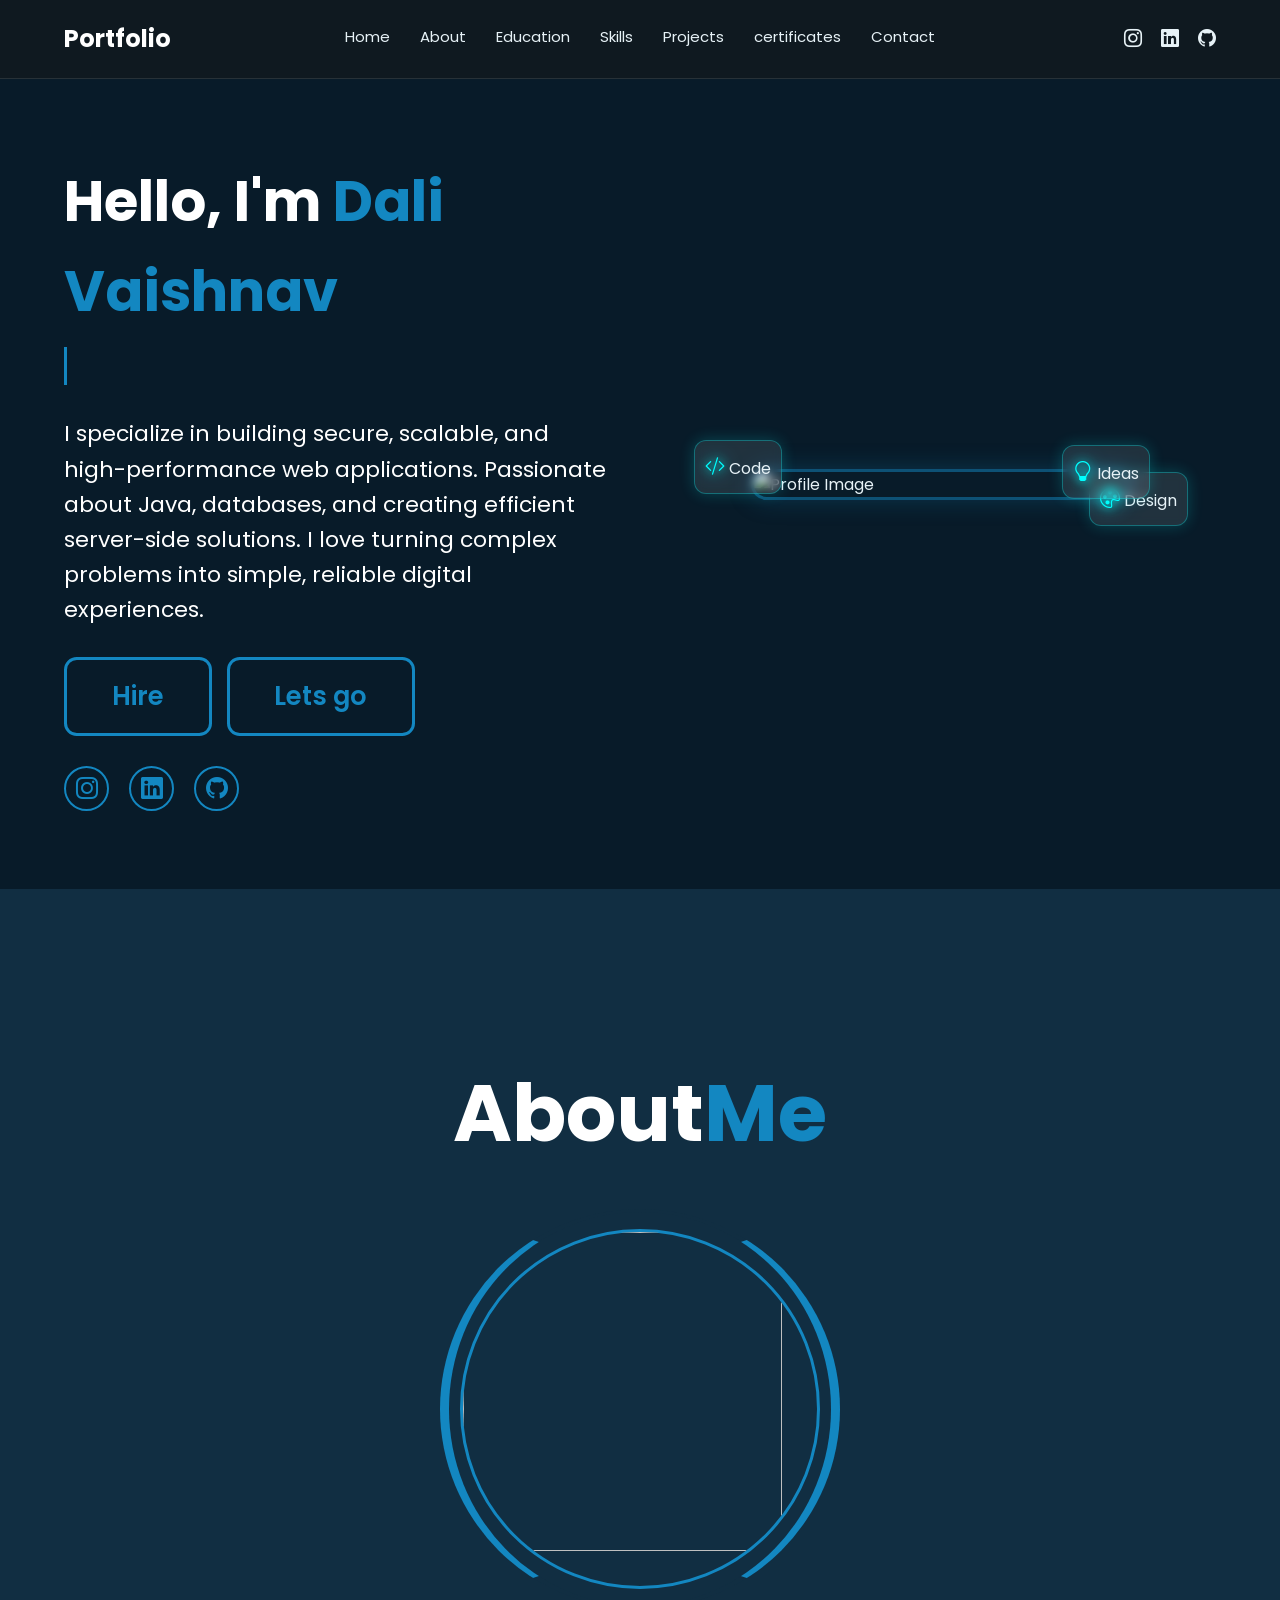
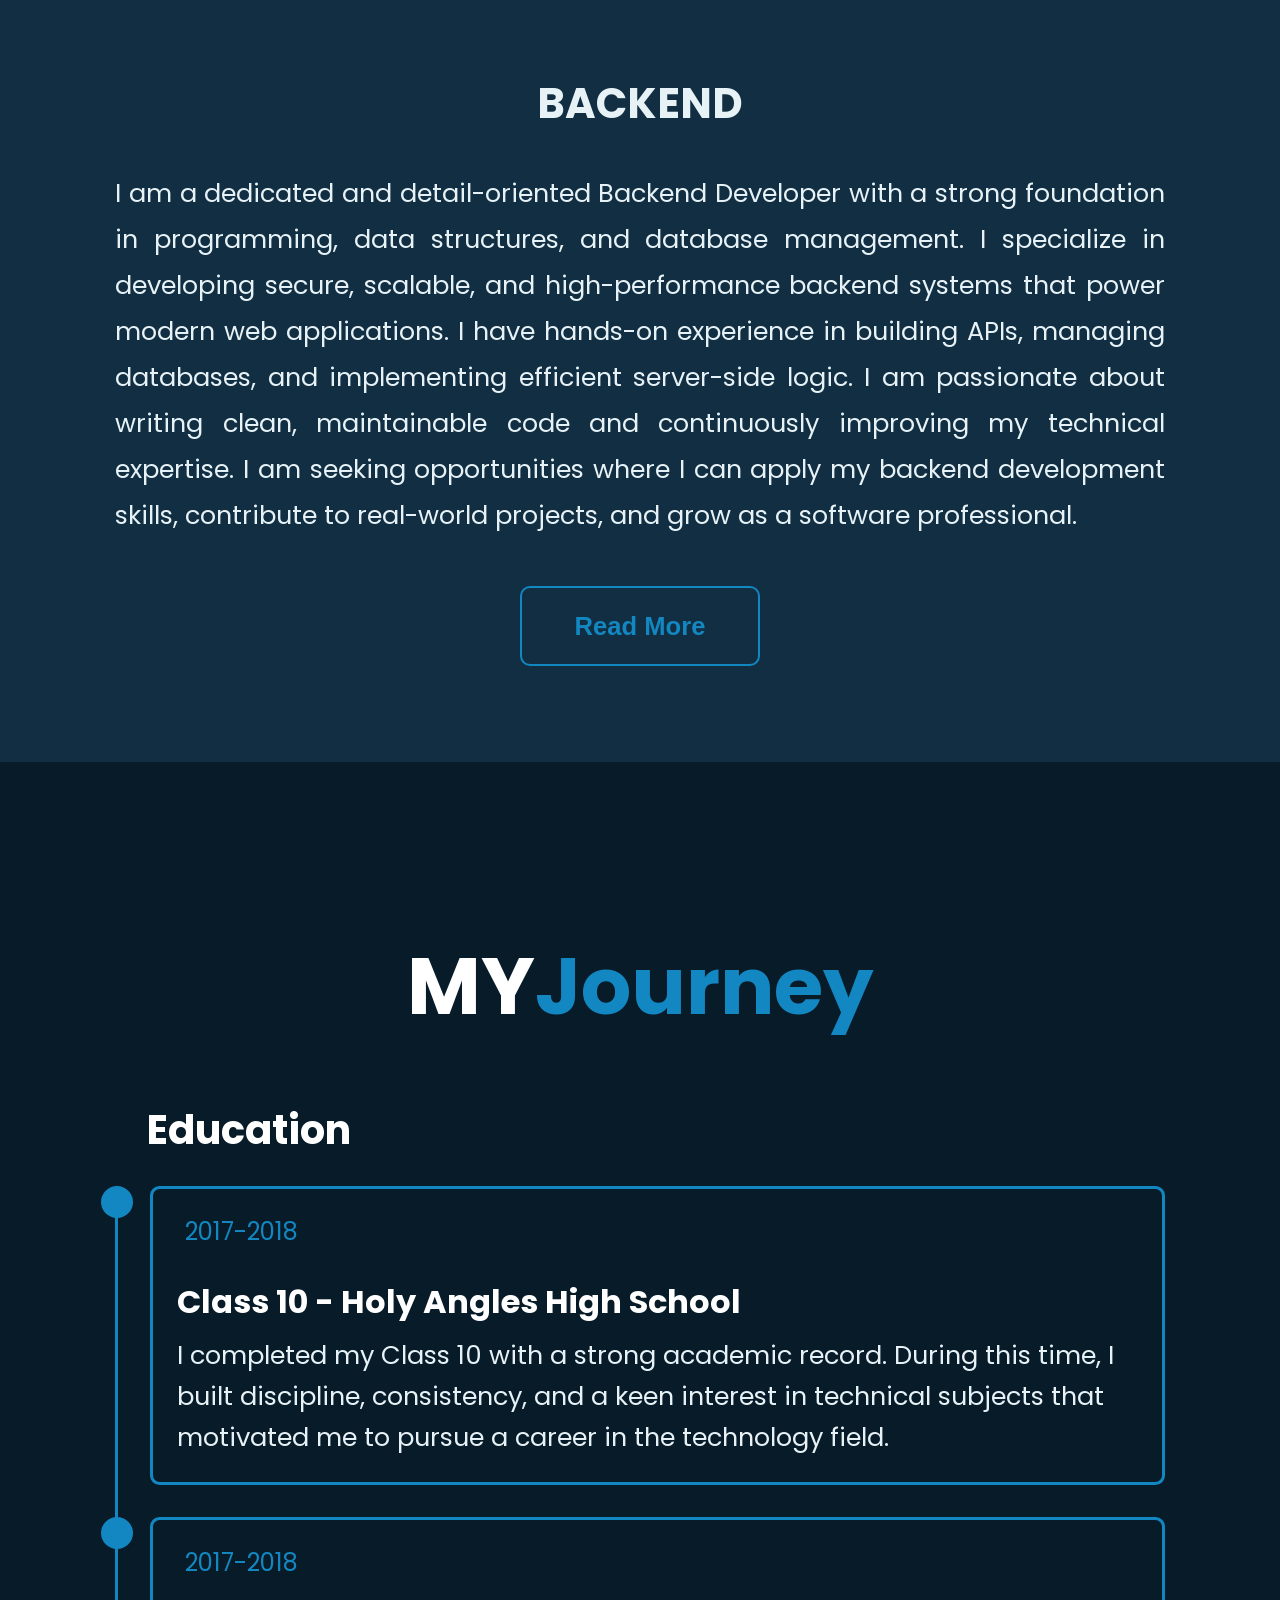
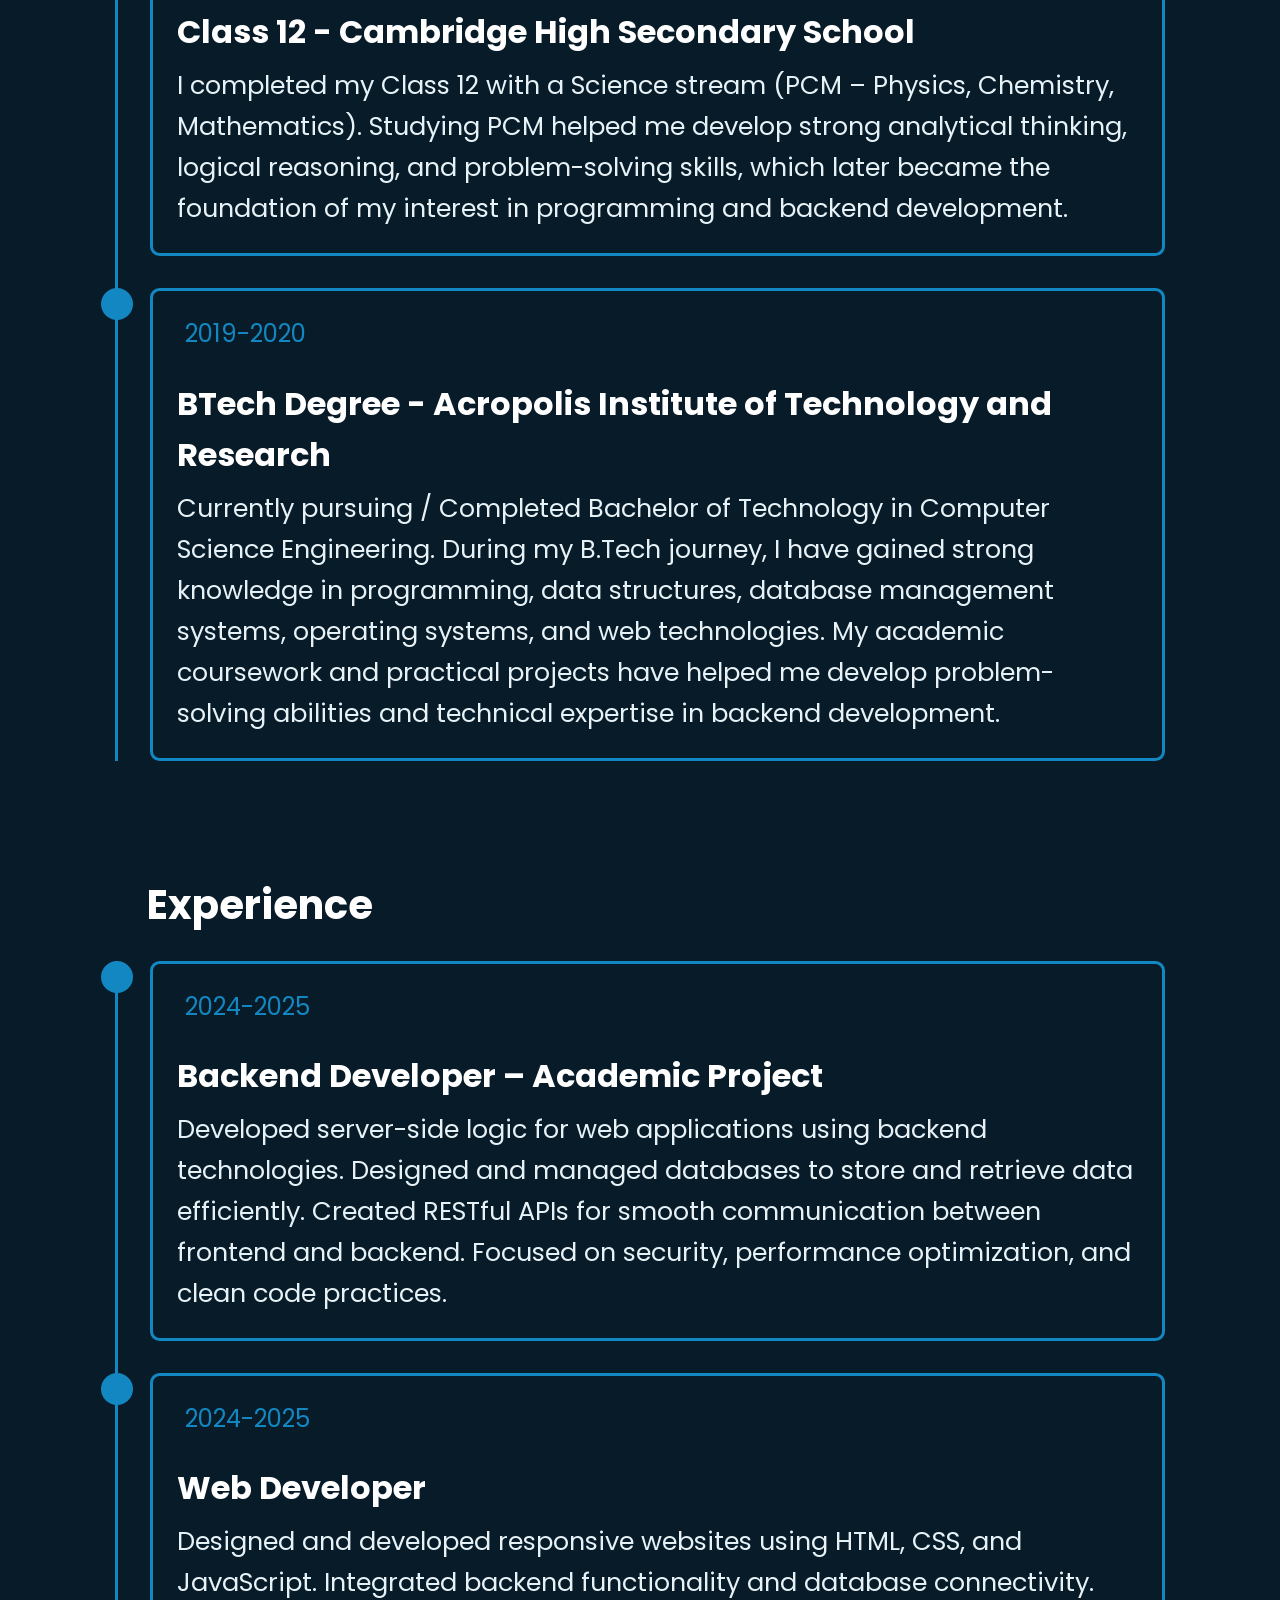
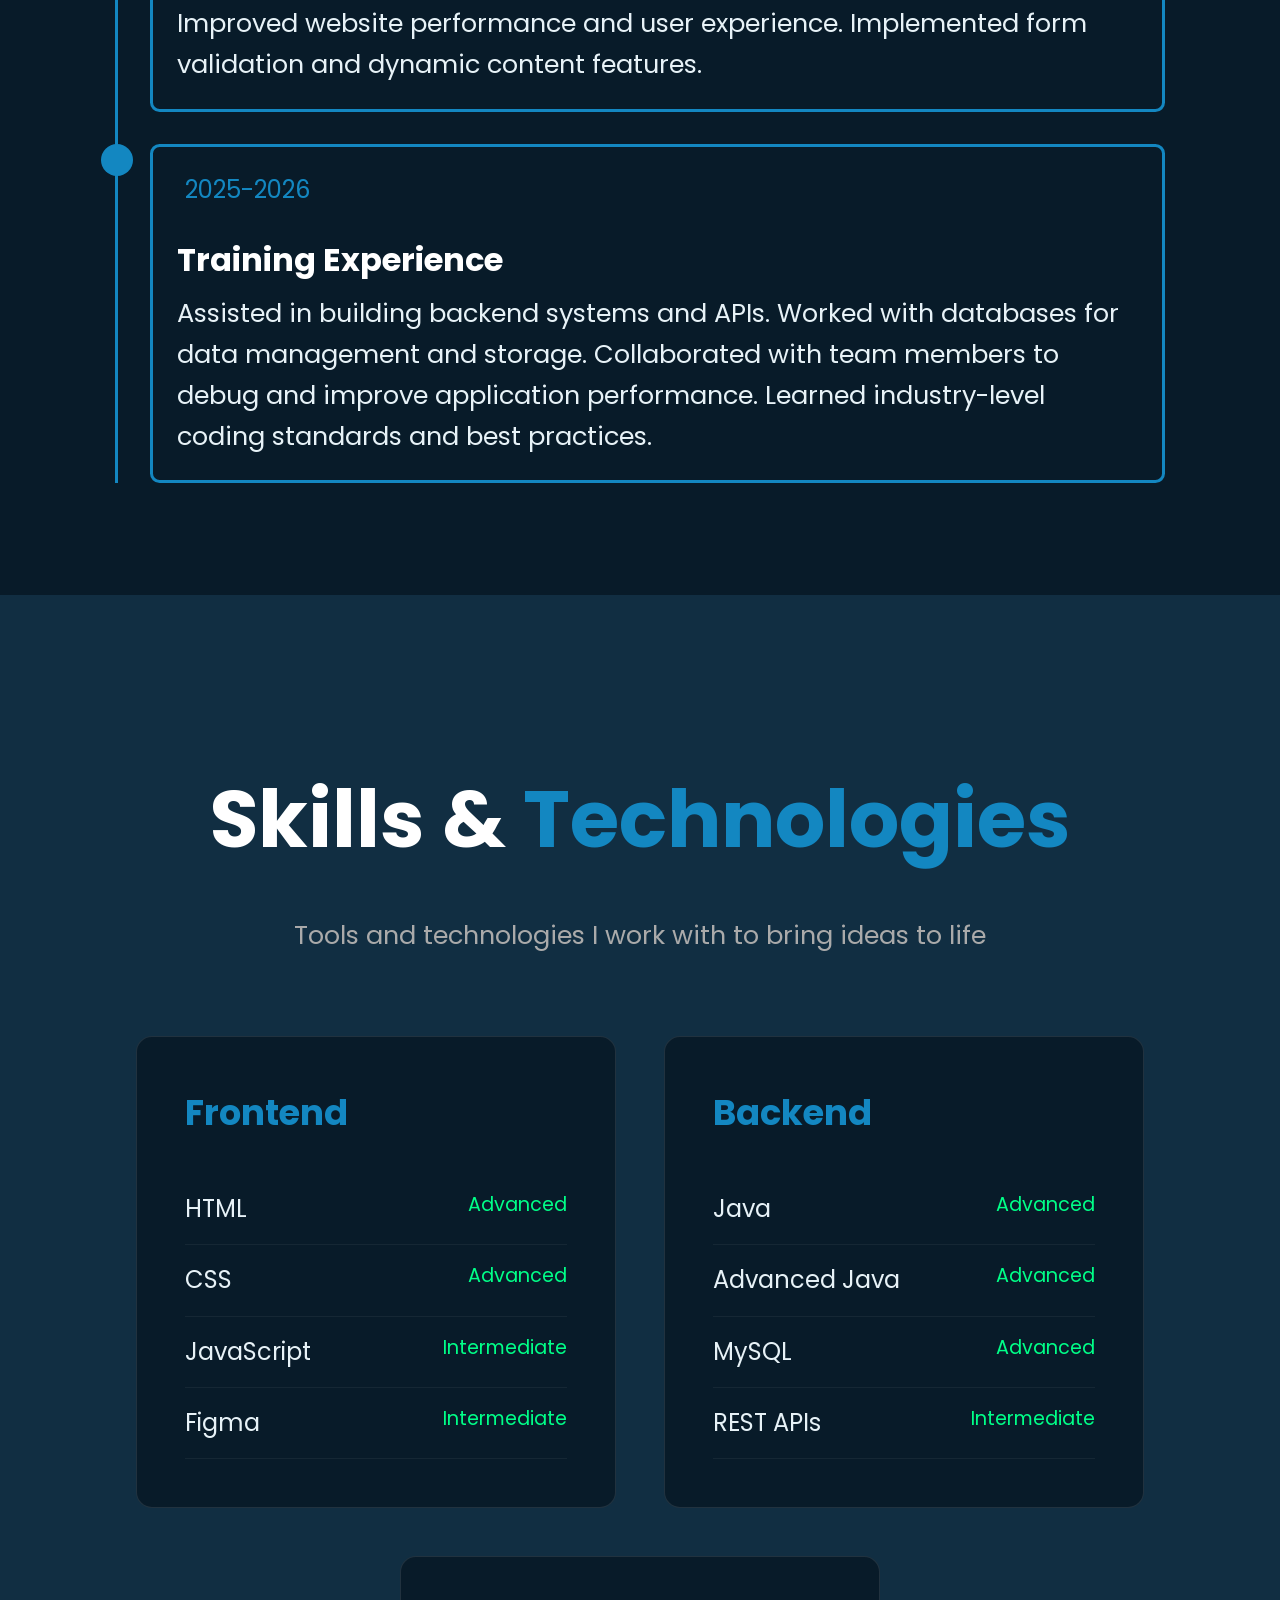
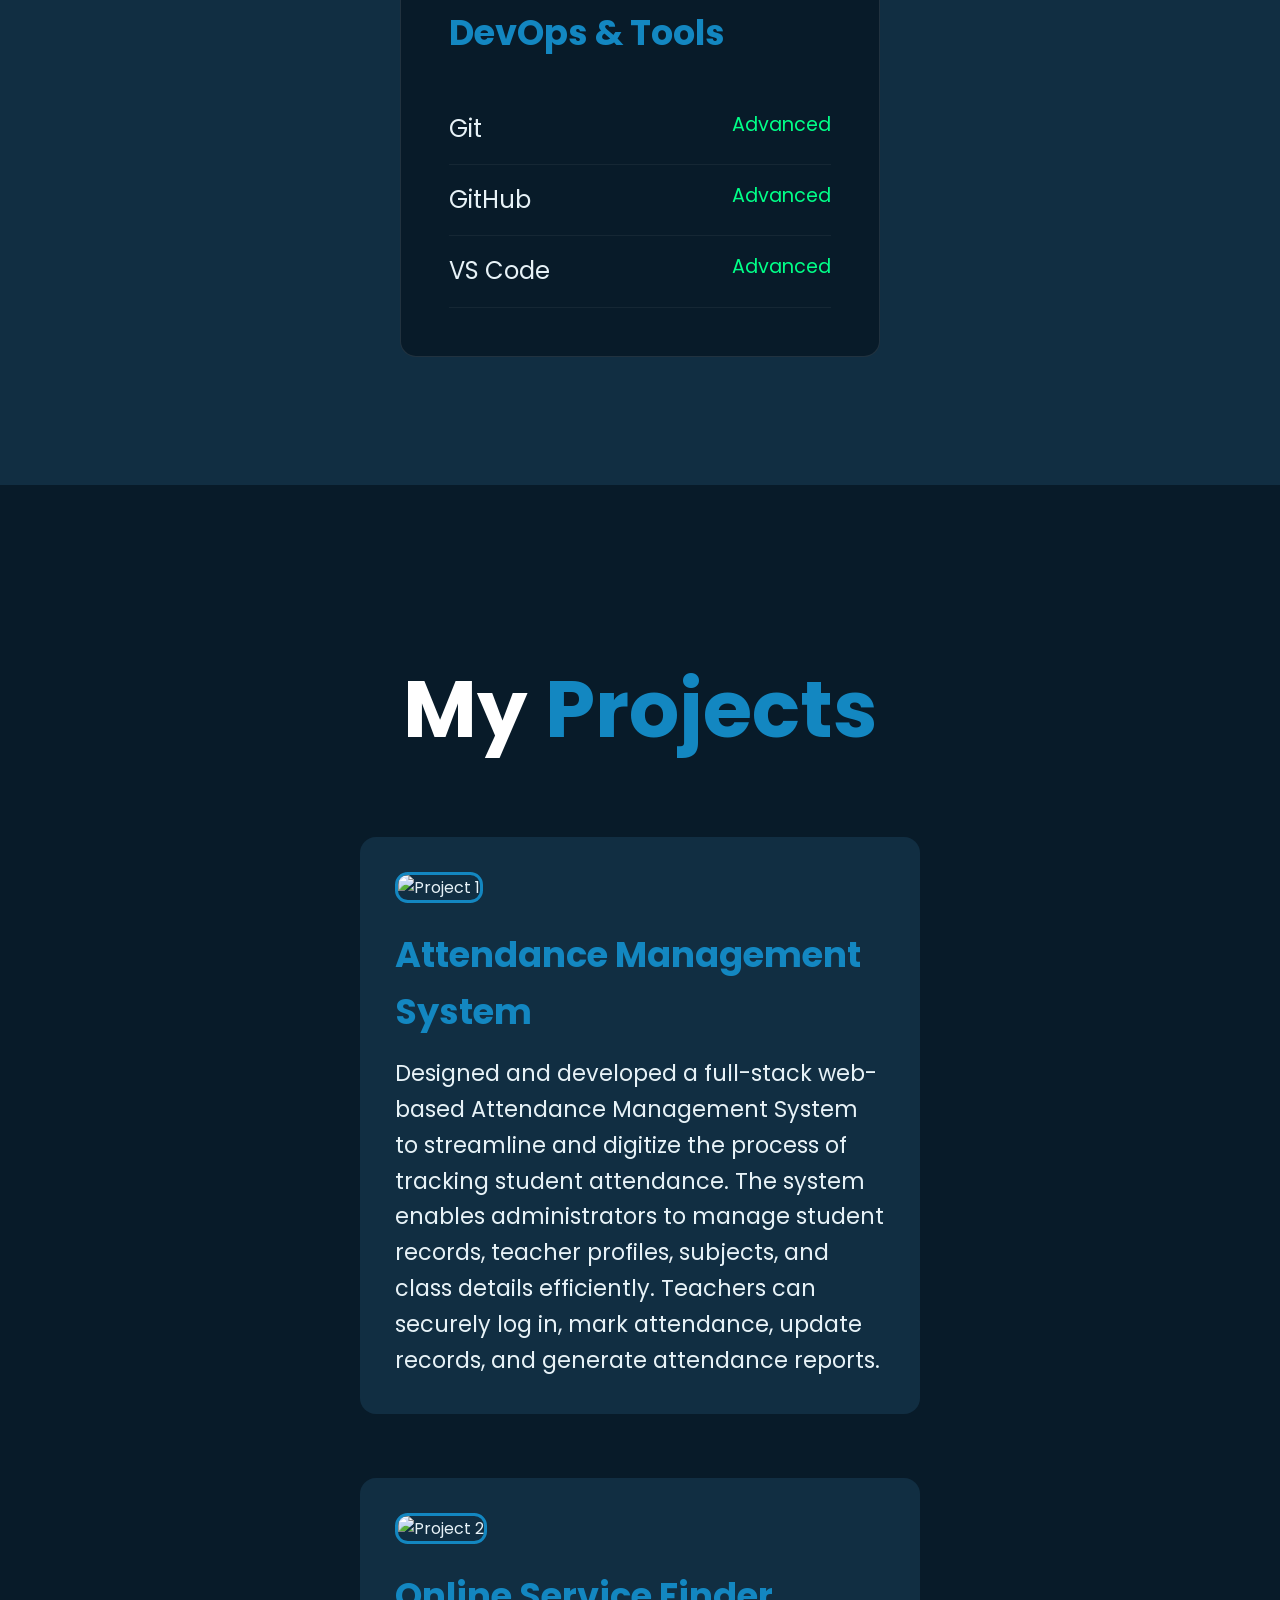
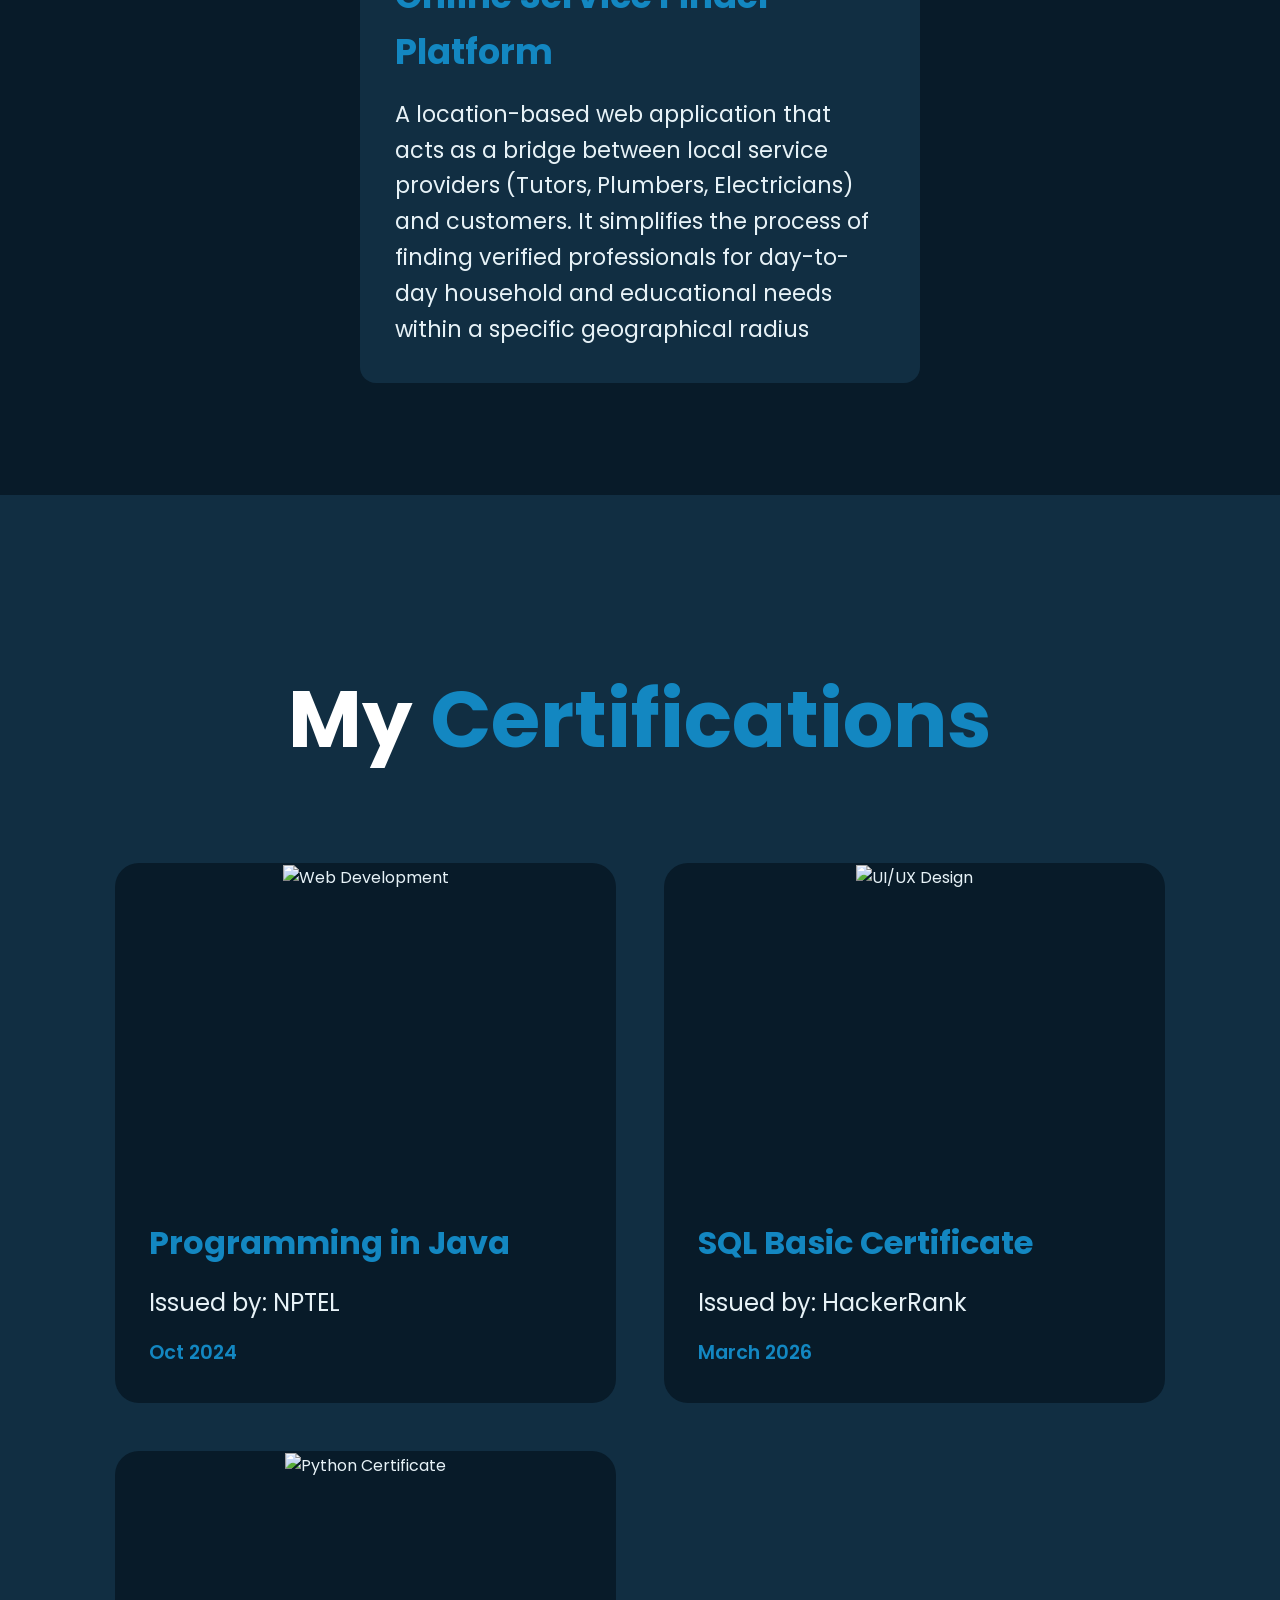
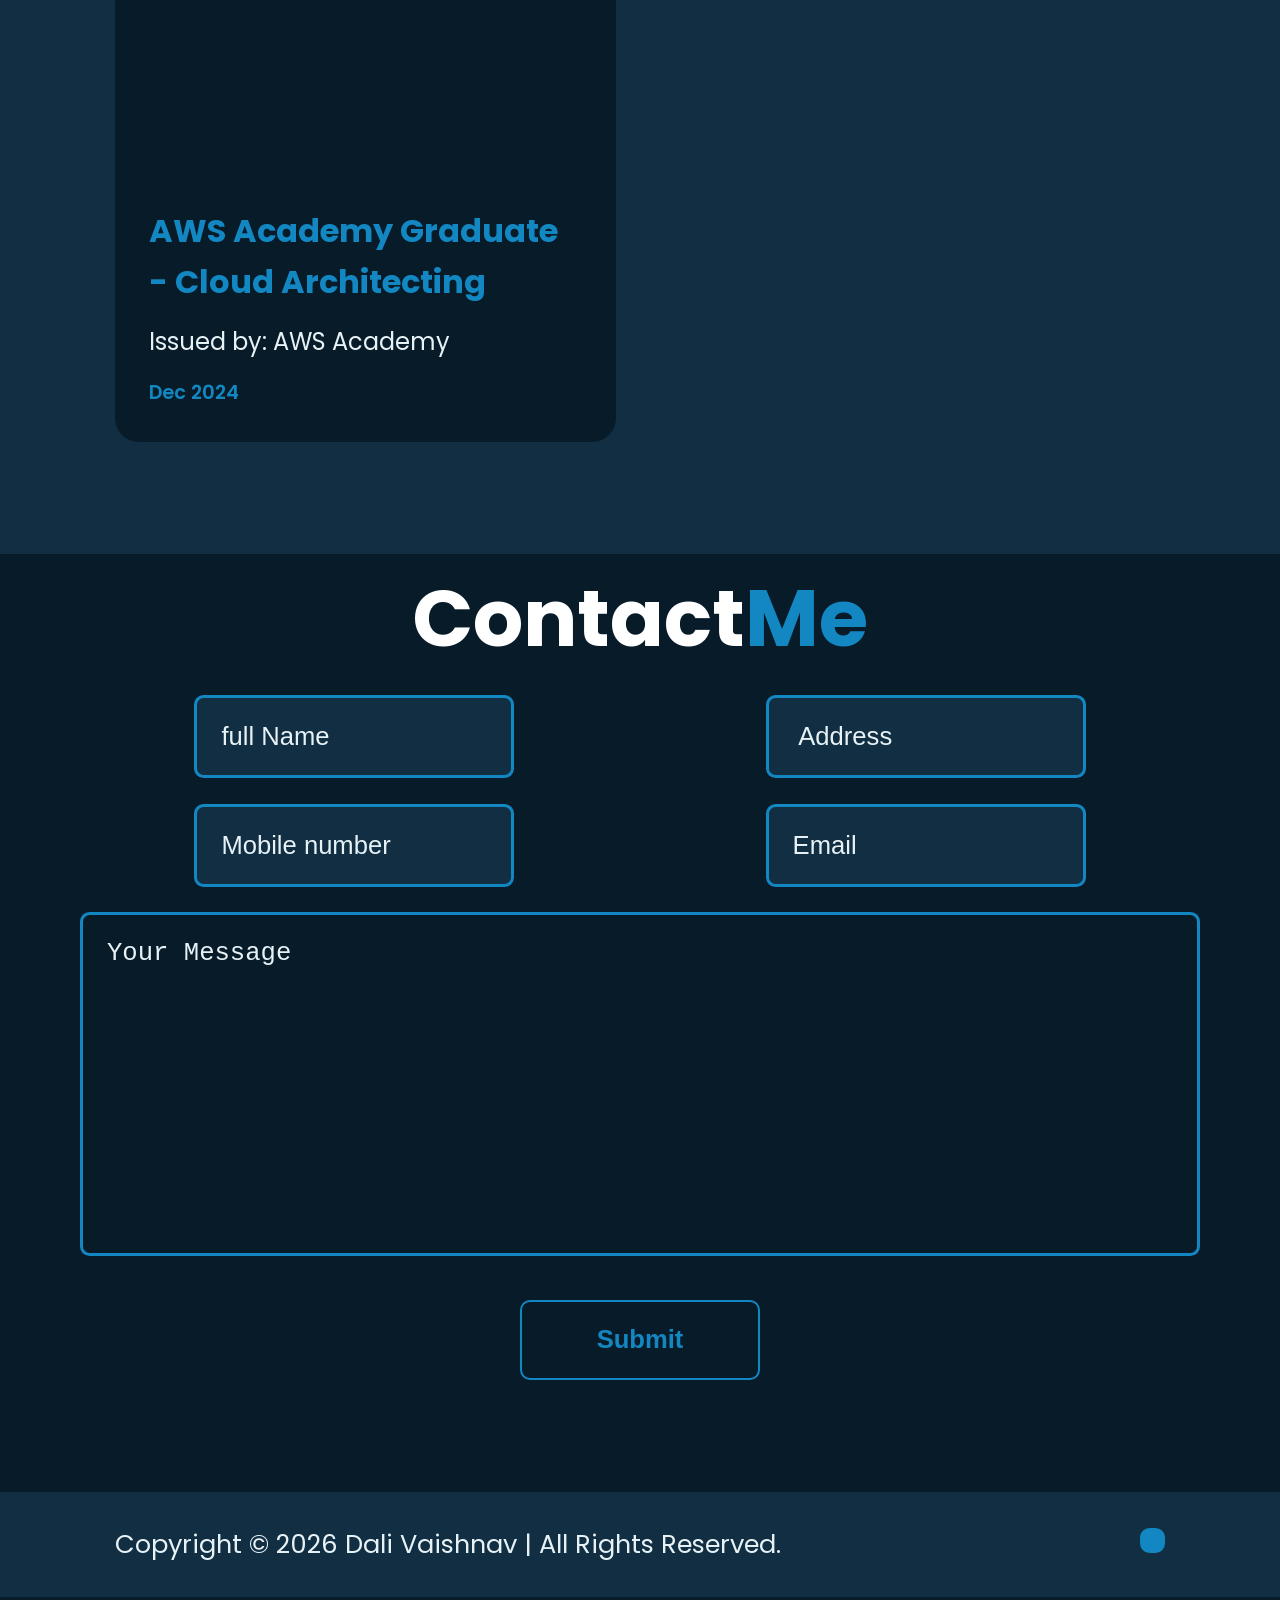
==== index.html @ 8032a85f "Add files via upload" ====
<!DOCTYPE html>
<html lang="en">
<head>
    <meta charset="UTF-8">
    <meta name="viewport" content="width=device-width, initial-scale=1.0">
    <title>Portfolio - Brandon Johnson</title>
    <link href="https://fonts.googleapis.com/css2?family=Poppins:wght@300;400;600;700&family=Raleway:wght@400;700&display=swap" rel="stylesheet">
    <link rel="stylesheet" href="https://cdn.jsdelivr.net/npm/bootstrap-icons@1.11.1/font/bootstrap-icons.css">
    <link rel="stylesheet" href="style.css">
    
   

</head>
<body>

    <header class="header">
        <nav class="navbar">
            <div class="logo" style="margin-left: 0px;">Port<span>folio</span></div>
            <ul class="nav-links">
           
                  <li><a href="#hero">Home</a></li> 
    <li><a href="#about">About</a></li> 
    <li><a href="#education">Education</a></li>
    <li><a href="#skills">Skills</a></li>
    <li><a href="#projects">Projects</a></li>
    <li><a href="#certificates">certificates</a></li> 
    <li><a href="#contact">Contact</a></li>
            </ul>
            <div class="header-socials" style="margin-left: 0px;">
                <a href="#"><i class="bi bi-instagram"></i></a>
                <a href="#"><i class="bi bi-linkedin"></i></a>
                <a href="#"><i class="bi bi-github"></i></a>
            </div>
        </nav>
    </header>

    <main>
        <section class="hero">
            <div class="hero-container" >
                <div class="hero-text">
                    <h1>Hello, I'm <span class="highlight">Dali Vaishnav</span></h1>
                 


<h2 class="static-text"> 
    <span class="typing-animation"><b>Backend Developer</b></span>
</h2>


                    <p>I specialize in building secure, scalable, and high-performance web applications.
Passionate about Java, databases, and creating efficient server-side solutions.
I love turning complex problems into simple, reliable digital experiences.
       

</p>
                    
                    <div class="hero-actions">
                        <a href="#" class="btn btn-primary">Hire</a>
                        <a href="#" class="btn btn-outline">Lets go</a>
                    </div>

                    <div class="social-icons">
                        <a href="#" class="insta-icon"><i class="bi bi-instagram"></i></a>
                        <!-- <a href="#"><i class="bi bi-twitter"></i></a> -->
                        <a href="#"><i class="bi bi-linkedin"></i></a>
                        <a href="#"><i class="bi bi-github"></i></a>
                    </div>
                </div>

                <div class="hero-image-area">
                    <div class="image-wrapper">
                        <img src="images/Dali12.jpg" alt="Profile Image">
                        
                        <div class="floating-card design">
                            <i class="bi bi-palette"></i> <span>Design</span>
                        </div>
                        <div class="floating-card code">
                            <i class="bi bi-code-slash"></i> <span>Code</span>
                        </div>
                        <div class="floating-card creativity">
                            <i class="bi bi-lightbulb"></i> <span>Ideas</span>
                        </div>
                    </div>
                </div>
            </div>
        </section>
    </main>

    <section class="about" id="about">
         <h2 class="heading">About<span>Me</span></h2>

         <div class="about-img">
            <img src="images/Dali123 copy.jpg" alt="">
            <span class="circle-spin"></span>
         </div>

         <div class="about-content">
            <h3>BACKEND</h3>
            <p>I am a dedicated and detail-oriented Backend Developer with a strong foundation in programming, data structures, and database management. I specialize in developing secure, scalable, and high-performance backend systems that power modern web applications.

                I have hands-on experience in building APIs, managing databases, and implementing efficient server-side logic. I am passionate about writing clean, maintainable code and continuously improving my technical expertise. I am seeking opportunities where I can apply my backend development skills, 
               contribute to real-world projects, and grow as a software professional.
                 <span id="moreText" style="display:none;">
                 I enjoy solving complex problems and optimizing application performance to ensure reliability and efficiency. 
                 I have a strong understanding of version control systems and collaborative development workflows. 
                 I believe in continuous learning and regularly explore new backend technologies and frameworks to stay u
                 pdated with industry trends. My goal is to
                  build robust systems that provide seamless user experiences from the server side.
                </span>

            </p>

            <div class="btn-box btns">
                   <button class="btn" id="btn" onclick="toggleText()">
                     Read More
                   </button>
            </div>
         </div>




    </section>



        <section class="education" id="education">
        <h2 class="heading">MY<span>Journey</span></h2>

        <div class="education-row">
            <div class="education-column">
                <h3 class="title">Education</h3>

                <div class="education-box">
                     <div class="education-content">
                          <div class="content">
                              <div class="year"><i class="bx bxs-calendar"></i>2017-2018</div>
                              <h3>Class 10 - Holy Angles High School</h3>
                              <p>I completed my Class 10 with a strong academic record. During this time, I built discipline, consistency, 
                                and a keen interest in technical subjects that motivated me to pursue a career in the technology field.</p>
                          </div>
                     </div>

                       <div class="education-content">
                          <div class="content">
                              <div class="year"><i class="bx bxs-calendar"></i>2017-2018</div>
                              <h3>Class 12 - Cambridge High Secondary School</h3>
                              <p>I completed my Class 12 with a Science stream (PCM – Physics, Chemistry, Mathematics). 
                                Studying PCM helped me develop strong analytical thinking, logical reasoning, and problem-solving skills,
                                 which later became the foundation of my interest in programming and backend development.</p>
                          </div>
                     </div>

                      <div class="education-content">
                          <div class="content">
                              <div class="year"><i class="bx bxs-calendar"></i>2019-2020</div>
                              <h3>BTech Degree - Acropolis Institute of Technology and Research</h3>
                              <p>Currently pursuing / Completed Bachelor of Technology in Computer Science Engineering.
                                During my B.Tech journey, I have gained strong knowledge in programming, data structures, database management systems, 
operating systems, and web technologies. My academic coursework and practical
 projects have helped me develop problem-solving abilities and technical expertise in backend development.</p>
                          </div>
                     </div>
                </div>
            </div>

            <div class="education-column">
                <h3 class="title">Experience</h3>

                <div class="education-box">
                     <div class="education-content">
                          <div class="content">
                              <div class="year"><i class="bx bxs-calendar"></i>2024-2025</div>
                              <h3>Backend Developer – Academic Project</h3>
                              <p>

Developed server-side logic for web applications using backend technologies.

Designed and managed databases to store and retrieve data efficiently.

Created RESTful APIs for smooth communication between frontend and backend.

Focused on security, performance optimization, and clean code practices.</p>
                          </div>
                     </div>

                     <div class="education-content">
                          <div class="content">
                              <div class="year"><i class="bx bxs-calendar"></i>2024-2025</div>
                              <h3>Web Developer</h3>
                              <p>

Designed and developed responsive websites using HTML, CSS, and JavaScript.

Integrated backend functionality and database connectivity.

Improved website performance and user experience.

Implemented form validation and dynamic content features.</p>
                          </div>
                     </div>

                      <div class="education-content">
                          <div class="content">
                              <div class="year"><i class="bx bxs-calendar"></i>2025-2026</div>
                              <h3>Training Experience</h3>
                              <p>Assisted in building backend systems and APIs.

Worked with databases for data management and storage.

Collaborated with team members to debug and improve application performance.

Learned industry-level coding standards and best practices.</p>
                          </div>
                     </div>
                </div>
            </div>
        </div>
    </section>

      <section class="skills" id="skills">
    <h2 class="heading">Skills & <span>Technologies</span></h2>
    <p class="skills-subtitle">
        Tools and technologies I work with to bring ideas to life
    </p>
    
    <div class="skills-container">

       
        <div class="skill-card">
            <h3>Frontend</h3>
            <ul>
                <li>HTML <span>Advanced</span></li>
                <li>CSS <span>Advanced</span></li>
                <li>JavaScript <span>Intermediate</span></li>
                <li>Figma<span>Intermediate</span></li>
            </ul>
        </div>

      
        <div class="skill-card">
            <h3>Backend</h3>
            <ul>
                <li>Java <span>Advanced</span></li>
                <li>Advanced Java <span>Advanced</span></li>
                <li>MySQL <span>Advanced</span></li>
                <li>REST APIs <span>Intermediate</span></li>
            </ul>
        </div>

        <div class="skill-card">
            <h3>DevOps & Tools</h3>
            <ul>
                <li>Git <span>Advanced</span></li>
                <li>GitHub <span>Advanced</span></li>
              
                <li>VS Code <span>Advanced</span></li>
               
            </ul>
        </div>

    </div>
</section>


   <section class="projects" id="projects">
    <h2 class="heading">My <span>Projects</span></h2>

    <div class="projects-container">

        <!-- Project 1 -->
        <div class="project-card">
            <img src="images/HMS.webp" alt="Project 1">
            <h3>Attendance Management System</h3>
            <p>Designed and developed a full-stack web-based Attendance Management System to streamline and 
                digitize the process of tracking student attendance. The system enables administrators to manage 
                student records, teacher profiles, subjects, and class details efficiently. Teachers can securely log in,
                 mark attendance, update records, and generate attendance reports.</p>
        </div>

        <!-- Project 2 -->
        <div class="project-card">
            <img src="images/Local.png" alt="Project 2">
            <h3>Online Service Finder Platform</h3>
            <p>A location-based web application that acts as a bridge between local service providers 
                (Tutors, Plumbers, Electricians) and customers. It simplifies the process of finding verified professionals for day-to-day 
                household and educational needs within a specific geographical radius</p>
        </div>

    </div>
</section>

<section class="certificates" id="certificates">
    <h2 class="heading">My <span>Certifications</span></h2>

    <div class="certificates-container">
        <div class="certificate-box">
            <div class="certificate-img">
                <img src="images/nptel.png" alt="Web Development">
                <div class="certificate-layer">
                    <a href="images/nptel.png" target="_blank">
                        <img src="images/link.png" alt="link">
                    </a>
                </div>
            </div>
            <div class="certificate-content">
                <h3>Programming in Java</h3>
                <p>Issued by: NPTEL</p>
                <span>Oct 2024</span>
            </div>
        </div>

        <div class="certificate-box">
            <div class="certificate-img">
                <img src="images/hacker.png" alt="UI/UX Design">
                <div class="certificate-layer">
                    <a href="images/hacker.png" target="_blank">
                        <img src="images/link.png" alt="link">
                    </a>
                </div>
            </div>
            <div class="certificate-content">
                <h3>SQL Basic Certificate</h3>
                <p>Issued by: HackerRank</p>
                <span>March 2026</span>
            </div>
        </div>

        <div class="certificate-box">
            <div class="certificate-img">
                <img src="images/aws1.png" alt="Python Certificate">
                <div class="certificate-layer">
                    <a href="images/aws1.png" target="_blank">
                        <img src="images/link.png" alt="link">
                    </a>
                </div>
            </div>
            <div class="certificate-content">
                <h3>AWS Academy Graduate - Cloud Architecting</h3>

                <p>Issued by: AWS Academy</p>
                <span> Dec 2024</span>
            </div>
        </div>
    </div>
</section>


<section class="contact" id="contact">
        <h2 class="heading">Contact<span>Me</span></h2>

        <form action="#">
            <div class="input-box">
                <div class="input-field">
                    <input type="text" placeholder="full Name"  id="d11" required>
                    <span class="focus"></span>
                </div>

                  <div class="input-field" id="d14">
                    <input type="text" placeholder=" Address" id="d11" required>
                    <span class="focus"></span>
                </div>

            </div>

               <div class="input-box">
                <div class="input-field">
                    <input type="number" placeholder="Mobile number" id="d11" required>
                    <span class="focus"></span>
                </div>

                  <div class="input-field" id="d13">
                    <input type="text" placeholder="Email " id="d11" required>
                    <span class="focus"></span>
                </div>

            </div>

            <div class="textarea-field">
                 <textarea name="" id="" cols="30" rows="10" placeholder="Your Message" required></textarea>
                 <span class="focus"></span>
            </div>

            <div class="btn-box btns">
                <button type="submit" class="btn">Submit</button>
            </div>

        </form>
    </section>

      <footer class="footer">
        <div class="footer-text">
            <P>Copyright &copy; 2026 Dali Vaishnav | All Rights Reserved.</P>
        </div>

          <div class="footer-iconTop">
            <a href="#"><i class="bx bx-up-arrow-alt"></i></a>
        </div>
    </footer>

     <script src="port.js"></script>

</body>
</html>
---- style.css ----
html {
    scroll-behavior: smooth;
}
:root {
  

     --bg-color:#081b29;
    --second-bg-color:#112e42;
    --text-color: #e7f2f7;
    --main-color: #1387c1; 
    --heading-color: #ffffff;
    --surface-color: #141f26;
}
* {
    margin: 0;
    padding: 0;
    box-sizing: border-box;
}

body {

      background:var(--bg-color);
    color:var(--text-color);
    font-family: 'Poppins', sans-serif;
    line-height: 1.6;
}


.header {
    width: 100%;
    padding: 20px 5%;
    position: sticky;
    top: 0;
    background: rgba(16, 26, 32, 0.95);
    z-index: 1000;
    border-bottom: 1px solid rgba(255, 255, 255, 0.1);
}

.navbar {
    display: flex;
    justify-content: space-between;
    align-items: center;
    max-width: 1600px;
    margin: 0 auto;
}

.logo {
    font-size: 24px;
    font-weight: 700;
    color: var(--heading-color);
}

.logo span { color: var(--accent-color); }

.nav-links {
    display: flex;
    list-style: none;
    gap: 30px;
}





.nav-links a {
    text-decoration: none;
    color: var(--text-color);
    font-size: 15px;
    position: relative; 
    padding-bottom: 5px; 
    transition: 0.3s;
    display: inline-block;
}


.nav-links a::after {
    content: "";
    position: absolute;
    background-color: var(--main-color); 
    height: 2px;         
    width: 0;            
    left: 0;
    bottom: 0;
    transition: 0.3s ease-in-out; 
}


.nav-links a:hover::after, 
.nav-links a.active::after {
    width: 100%; 
}

.nav-links a:hover, 
.nav-links a.active {
    color: var(--main-color);
    transform: scale(1.1);
}


.nav-links a::after {
    left: 50%;
    transform: translateX(-50%);
}







.header-socials a {
    color: var(--text-color);
    margin-left: 15px;
    font-size: 18px;
}


.hero {
    min-height: 90vh;
    display: flex;
    align-items: center;
    padding: 50px 5%;
}

.hero-container {
    display: flex;
  
    width:100%;
    margin: 0 auto;
    align-items: center;
    gap: 50px;
}

.hero-text { flex: 1; }
.hero-image-area { flex: 1; position: relative; }

.hero-text h1 {
    font-size: 3.5rem;
    margin-bottom: 10px;
    color: var(--heading-color);
}

.highlight { color: var(--main-color); }

.hero-text h2 {
    font-size: 1.5rem;
    margin-bottom: 20px;
    font-weight: 300px;
}

.hero-text p {
    margin-bottom: 30px;
    color: rgba(231, 242, 247, 0.7);
}









.typing-animation {
    display: inline-block;
    color: var(--main-color);
   
    font-family: monospace; 
    white-space: nowrap;    
    overflow: hidden;       
    border-right: 3px solid var(--main-color);
    
    animation: 
        typing 3.5s steps(20, end) infinite, 
        blink-caret .75s step-end infinite;
    
    width: 0; 
}

.hero-text p{
    font-size: 22px;
    font-weight:300px;
    color:var(--heading-color);
}


@keyframes typing {
    0% { width: 0; }
    50% { width: 30%; } 
    90% { width: 40%; } 
    100% { width: 0; }   
}


@keyframes blink-caret {
    from, to { border-color: transparent; }
    50% { border-color: var(--main-color); }
}

.hero-actions {
    display: flex;
    gap: 15px;
    margin-bottom: 30px;
}


.btn {
    padding: 12px 30px;
    border-radius: 50px;
    text-decoration: none;
    font-weight: 600;
    transition: all 0.4s ease; 
    display: inline-block;
    text-align: center;
}


.btn-primary {
    border: 2px solid var(--main-color);
    background: transparent;
    color: white;
}


.btn-primary:hover {
    background: var(--gradient); 
    border-color: transparent;
    transform: translateY(-5px);
      box-shadow: 0 0 20px rgba(0, 210, 255, 0.6); 
    color: white;
}



.btn-outline {
   border: 2px solid var(--main-color);
    background: transparent;
    color: white;
}


.btn-outline:hover {
    background: var(--gradient); 
    border-color: transparent;
    transform: translateY(-5px); 
    box-shadow: 0 0 20px rgba(0, 210, 255, 0.6);
    color: white;
}



.social-icons {
    display: flex;
    gap: 20px; 
    margin-top: 30px;
}


.social-icons a {
    display: flex;
    align-items: center;
    justify-content: center;
    width: 45px;
    height: 45px;
    border-radius: 50%; /* गोल आकार के लिए */
    border: 2px solid var(--main-color); /* नीली बॉर्डर */
    color: var(--main-color); /* आइकन का रंग */
    font-size: 22px; /* आइकन का साइज */
    text-decoration: none;
    transition: all 0.4s ease; /* स्मूथ इफ़ेक्ट */
    background: transparent;
}


.social-icons a:hover {
    background: var(--main-color); 
    color: #fff; 
    transform: translateY(-5px) scale(1.1); 
    box-shadow: 0 0 20px var(--main-color); 
}

@media (max-width: 768px) {
    .social-icons {
        justify-content: center;
    }
}



.hero-image-area {
    flex: 1;
    position: relative;
    display: flex;
    justify-content: center;
    align-items: center;
}

.image-wrapper {
    position: relative;
    width: 380px;
    max-width: 100%;
    animation: imageFloat 4s ease-in-out infinite;
}


.image-wrapper img {
  

       width: 100%;
    display: block;
    border-radius: 25px;
    border: 3px solid rgba(19, 135, 193, 0.5);
    box-shadow: 0 0 25px rgba(19, 135, 193, 0.25);
    transition: transform 0.5s ease, box-shadow 0.5s ease;
}



.image-wrapper:hover img {
    transform: scale(1.08);
    box-shadow: 0 16px 35px rgba(19, 135, 193, 0.45);
    border:3px solid var(--main-color);
   
}









.floating-card i { 
    color: #00FFFF; 
    font-size: 20px; 
 
    text-shadow: 0 0 10px #00FFFF, 0 0 20px #00FFFF;
}

.design, .code, .creativity {
    position: absolute;
    padding: 10px;
    background: rgba(255, 255, 255, 0.1); 
    border-radius: 12px;
    border: 1px solid rgba(0, 255, 255, 0.3); 
    
    box-shadow: 0 0 15px rgba(0, 255, 255, 0.2);
    backdrop-filter: blur(5px);
    
   
    animation: floating 3s ease-in-out infinite;
}

.design { top: 10%; right: -15%; }
.code { bottom: 20%; left: -15%; animation-delay: 1s; }
.creativity { bottom: 5%; right: -5%; animation-delay: 2s; }


@keyframes floating {
    0% { transform: translateY(0px); }
    50% { transform: translateY(-10px); box-shadow: 0 0 25px rgba(0, 255, 255, 0.5); }
    100% { transform: translateY(0px); }
}





@media (max-width: 992px) {
    .hero-container { flex-direction: column; text-align: center; }
    .hero-actions { justify-content: center; }
    .nav-links { display: none; }
    .floating-card { display: none; }
}

.about {
    display: flex;
    justify-content: center;
    align-items: center;
    flex-direction: column;
    gap: 2rem;
    background: var(--second-bg-color); 
    padding: 10rem 9% 6rem;
    min-height: 100vh;
}


.heading {
    font-size: 5rem;
  
    text-align: center;
    color: #fff;
}

.heading span {
    color: var(--main-color); 
    
}


.about-img {
    position: relative;
    width: 25rem;
    height: 25rem;
    border-radius: 50%;
    display: flex;
    justify-content: center;
    align-items: center;
}

.about-img img {
    width: 90%;
    height: 90%;
    border-radius: 50%;
    border: .2rem solid var(--main-color);
    object-fit: cover;
}

.about-img .circle-spin {
    position: absolute;
    top: 50%;
    left: 50%;
    transform: translate(-50%, -50%) rotate(0);
    width: 100%;
    height: 100%;
    border-radius: 50%;
    border-top: .2rem solid var(--second-bg-color);
    border-bottom: .2rem solid var(--second-bg-color);
    border-left: .6rem solid var(--main-color);
    border-right: .6rem solid var(--main-color);
    animation: aboutSpin 8s linear infinite; 
}

@keyframes aboutSpin {
    100% {
        transform: translate(-50%, -50%) rotate(360deg);
    }
}

/* --- About Text Content --- */
.about-content {
    margin-top: 30px;
   
     text-align: center;
  
     max-width: 100%;
}

.about-content h3 {
    font-size: 2.6rem;
    color: var(--text-color);
}




.about-content p {
    font-size: 1.6rem;
    margin: 2rem 0 3rem;
    color: var(--text-color);
    line-height: 1.8;    
    text-align: justify; 
}



.btn-box.btns {
    display: inline-flex;
    justify-content: center;
    gap: 2rem;
    width: 100%;
}

.btn-box .btn {
    display: inline-flex;
    justify-content: center;
    align-items: center;
    width: 15rem;
    height: 5rem;
    background: transparent;
    border: 2px solid var(--main-color);
    border-radius: 10px;
    font-size: 1.6rem;
    font-weight: 600;
    color: var(--main-color);
    transition: 0.3s ease;
    cursor: pointer;
    text-decoration: none;
}

.btn-box .btn:hover {
    background: var(--main-color);
    color: var(--second-bg-color);
}




.education {
    display: flex;
    justify-content: center;
    align-items: center;
    flex-direction: column;
    min-height: auto;
    padding: 10rem 9% 5rem;
    background: var(--bg-color); 
}


.education .heading {
    font-size: 5rem;
    margin-bottom: 3rem;
    text-align: center;
    color: #ffffff; 
}

.education .education-row {
    display: flex;
    flex-wrap: wrap;
    gap: 5rem;
    width: 100%;
}

.education-row .education-column {
    flex: 1 1 40rem;
}

.education-column .title {
    font-size: 2.5rem;
    margin: 0 0 1.5rem 2rem;
    color: #ffffff;
}

.education-column .education-box {
    border-left: .2rem solid var(--main-color);
}

.education-box .education-content {
    position: relative;
    padding-left: 2rem;
}


.education-box .education-content::before {
    content: '';
    position: absolute;
    top: 0;
    left: -1.1rem;
    width: 2rem;
    height: 2rem;
    background: var(--main-color);
    border-radius: 50%;
}

.education-content .content {
    position: relative;
    padding: 1.5rem;
    border: .2rem solid var(--main-color);
    border-radius: .6rem;
    margin-bottom: 2rem;
    overflow: hidden;
    z-index: 1;
}


.education-content .content::before {
    content: '';
    position: absolute;
    top: 0;
    left: 0;
    width: 0%;
    height: 100%;
    background: var(--second-bg-color); 
    z-index: -1;
    transition: .5s;
}

.education-content .content:hover::before {
    width: 100%;
}


.education-content .content .year {
    font-size: 1.5rem;
    color: var(--main-color);
    padding-bottom: 1.5rem;
}

.education-content .content .year i {
    padding-right: .5rem;
}

.education-content .content h3 {
    font-size: 2rem;
    color: #ffffff;
}

.education-content .content p {
    font-size: 1.6rem;
    padding-top: .5rem;
    color: var(--text-color);
}


.skills {
    background: var(--second-bg-color); 
    padding: 10rem 9% 8rem;
    text-align: center;
}

.skills .heading {
    font-size: 5rem;
    margin-bottom: 2rem;
    color: #ffffff; 
}

.skills-subtitle {
    font-size: 1.6rem;
    margin-bottom: 5rem;
    color: #aaa;
}

.skills-container {
    display: flex;
    justify-content: center;
    gap: 3rem;
    flex-wrap: wrap;
}


.skill-card {
    background: var(--bg-color); 
    padding: 3rem;
    width: 30rem;
    border-radius: 1rem;
    border: 1px solid rgba(255, 255, 255, 0.1);
    transition: 0.4s ease;
    text-align: left;
     animation: skillFloat 3s ease-in-out infinite;
}



.skill-card:nth-child(1) {
    animation-delay: 0s;
}

.skill-card:nth-child(2) {
    animation-delay: 0.6s;
}

.skill-card:nth-child(3) {
    animation-delay: 1.2s;
}

.skill-card:hover {
    transform: translateY(-10px);
    border-color: var(--main-color);
    box-shadow: 0 0 25px rgba(0, 171, 240, 0.4);
}


@keyframes skillFloat {
    0% {
        transform: translateY(0px);
    }
    50% {
        transform: translateY(-10px);
    }
    100% {
        transform: translateY(0px);
    }
}





.skill-card h3 {
    font-size: 2.2rem;
    margin-bottom: 2rem;
    color: var(--main-color);
}

.skill-card ul {
    list-style: none;
}

.skill-card ul li {
    display: flex;
    justify-content: space-between;
    padding: 1rem 0;
    font-size: 1.5rem;
    border-bottom: 1px solid rgba(255, 255, 255, 0.05);
    color: var(--text-color);
}
.skill-card ul li span {
    font-size: 1.2rem;
    color: #00ff88; 
}

     .certificates {
            background: var(--second-bg-color);
            padding: 10rem 9% 7rem;
            text-align: center;
        }

        .certificates .heading {
            margin-bottom: 5rem;
        }

        .certificates-container {
            display: grid;
            grid-template-columns: repeat(auto-fit, minmax(30rem, 1fr));
            gap: 3rem;
        }

        .certificate-box {
            background: var(--bg-color);
            border-radius: 1.5rem;
            border: 2px solid transparent;
            overflow: hidden;
            transition: 0.5s ease;
        }

        .certificate-box:hover {
            border-color: var(--main-color);
            transform: translateY(-10px);
            box-shadow: 0 0 20px rgba(0, 171, 240, 0.3);
        }

        .certificate-img {
            position: relative;
            width: 100%;
            height: 20rem;
            overflow: hidden;
        }

        .certificate-img img {
            width: 100%;
            height: 100%;
            object-fit: cover;
            transition: 0.5s ease;
        }

        .certificate-box:hover .certificate-img img {
            transform: scale(1.1);
        }

        
        .certificate-layer {
            position: absolute;
            bottom: 0;
            left: 0;
            width: 100%;
            height: 100%;
            background: linear-gradient(transparent, var(--main-color));
            display: flex;
            justify-content: center;
            align-items: center;
            transform: translateY(100%);
            transition: 0.5s ease;
        }

        .certificate-box:hover .certificate-layer {
            transform: translateY(0);
        }

        .certificate-layer a {
            width: 5rem;
            height: 5rem;
            background: var(--text-color);
            border-radius: 50%;
            display: flex;
            justify-content: center;
            align-items: center;
            transition: .3s;
        }

   
        .certificate-layer a img {
            width: 2.5rem; 
            height: 2.5rem;
            object-fit: contain;
        }

        .certificate-layer a:hover {
            background: var(--main-color);
        }

        .certificate-content {
            padding: 2rem;
            text-align: left;
        }

        .certificate-content h3 {
            font-size: 2rem;
            color: var(--main-color);
        }

        .certificate-content p {
            font-size: 1.5rem;
            margin: 1rem 0;
            color: var(--text-color);
        }

        .certificate-content span {
            font-size: 1.2rem;
            color: var(--main-color);
            font-weight: 600;
        }

        


.projects {
    min-height: auto;
    padding: 10rem 9% 7rem;
    background: var(--bg-color);
    text-align: center;
    overflow: hidden;
}

.projects .heading {
    font-size: 5rem;
    margin-bottom: 3rem;
    color: #ffffff;
}

.projects .heading span {
    color: var(--main-color);
}

.projects-container {
    display: flex;
    justify-content: center;
    gap: 4rem;
    flex-wrap: wrap;
    margin-top: 4rem;
}

.project-card {
    width: 35rem;
    background: var(--second-bg-color);
    border: .2rem solid transparent;
    border-radius: 1rem;
    padding: 2rem;
    cursor: pointer;
    text-align: left;
    opacity: 0;
    transition: all 0.9s ease;
}

.project-card:nth-child(odd) {
    transform: translateX(-200px);
}

.project-card:nth-child(even) {
    transform: translateX(200px);
}


.project-card.show {
    opacity: 1;
    transform: translateX(0);
}


.project-card.show:hover {
    transform: translateY(-10px);
    border-color: var(--main-color);
    box-shadow: 0 0 20px rgba(0, 171, 240, 0.25);
}

.project-card img {
    width: 100%;
    height: 20rem;
    object-fit: cover;
    border-radius: .8rem;
    margin-bottom: 1.5rem;
    border: .2rem solid var(--main-color);
}

.project-card h3 {
    font-size: 2.2rem;
    margin-bottom: 1rem;
    color: var(--main-color);
}

.project-card p {
    font-size: 1.4rem;
    color: var(--text-color);
    line-height: 1.6;
}




.contact{
    min-height: auto;
    padding-bottom: 7rem;
    background: var(--bg-color);
}

.contact form{
    max-width: 70rem;
    margin:0 auto;
    text-align: center;
}

.contact form .input-box{
    position:relative;
    display: flex;
    justify-content: space-between;
    flex-wrap: wrap;
}

.contact form .input-box .input-field{
    position: relative;
    width: 49%;
    margin:.8rem 0;
}

#d11{
    width:320px;
    height:100%;
    padding: 1.5rem;
    font-size: 1.6rem;
    color:var(--text-color);
    background: transparent;
    border-radius: .6rem;
    border: .2rem solid var(--main-color);
    background: var(--second-bg-color);
    z-index: -1;
    transition: .5s;
}


.contact form .textarea-field textarea{
    width:100%;
    height:100%;
    padding: 1.5rem;
    font-size: 1.6rem;
    color:var(--text-color);
    background: transparent;
    border-radius: .6rem;
    border: .2rem solid var(--main-color);
}

.contact form .input-box .input-field input::placeholder{
      color: var(--text-color);
}
.contact form .textarea-field textarea::placeholder{
    color: var(--text-color);
}

.contact form .focus{
    position:absolute;
    top:0;
    left:0;
    width:0;
    height:100%;
    background: var(--bg-color);
    border-radius: .6rem;
    z-index: -1;
    transition: .5s;
}

.contact form .input-box .input-field input:focus~.focus,
.contact form .input-box .input-field input:valid~.focus,
.contact form .textarea-field textarea:focus~.focus,
.contact form .textarea-field textarea:valid~.focus{
    width:100%;
}

.contact form .textarea-field{
    position:relative;
    margin:  .8rem 0 2.7rem;
    display: flex;
}

.contact form .textarea-field textarea{
    resize: none;
}

.contact form .btn-box.btns .btn{
    cursor:pointer;
}





#moreText {
    display: none; 
    color: var(--text-color);
    font-size: 1.6rem;
    line-height: 1.8;
}

.about-content p {
    color: var(--text-color);
    text-align: justify;
}


.btn-box.btns {
    margin-top: 2rem;
    display: flex;
    justify-content: center;
}

.btn {
    cursor: pointer;
    padding: 1rem 2.8rem;
    background: transparent;
    border: .2rem solid var(--main-color);
    border-radius: .8rem;
    font-size: 1.6rem;
    color: var(--main-color);
    transition: .5s ease;
}

.btn:hover {
    background: var(--main-color);
    color: var(--second-bg-color);
    box-shadow: 0 0 1rem var(--main-color);
}


.footer{

    display: flex;
    justify-content: space-between;
    align-items: center;
    flex-wrap: wrap;
    padding: 2rem 9%;
    background: var(--second-bg-color);
}

.footer-text p{
    font-size: 1.6rem;
}

.footer-iconTop a{
    position: relative;
    display:inline-block;
    justify-content: center;
    align-items: center;
    padding: .6rem;
    background: var(--main-color);
    border: .2rem solid var(--main-color);
    border-radius: .6rem;
    z-index: 1;
    overflow: hidden;
}


.footer-iconTop a::before{
    content: ' ';
    position: absolute;
    top:0;
    left:0;
    width:0;
    height:100%;
    background: var(--second-bg-color);
    z-index: -1;
    transition: .5s;
}


.footer-iconTop a:hover::before{
    width:100%;
}

.footer-iconTop a i{
    font-size: 2.4rem;
    color: var(--bg-color);
    transition: .5s;
}

.footer-iconTop a:hover i{
    color: var(--main-color);
}
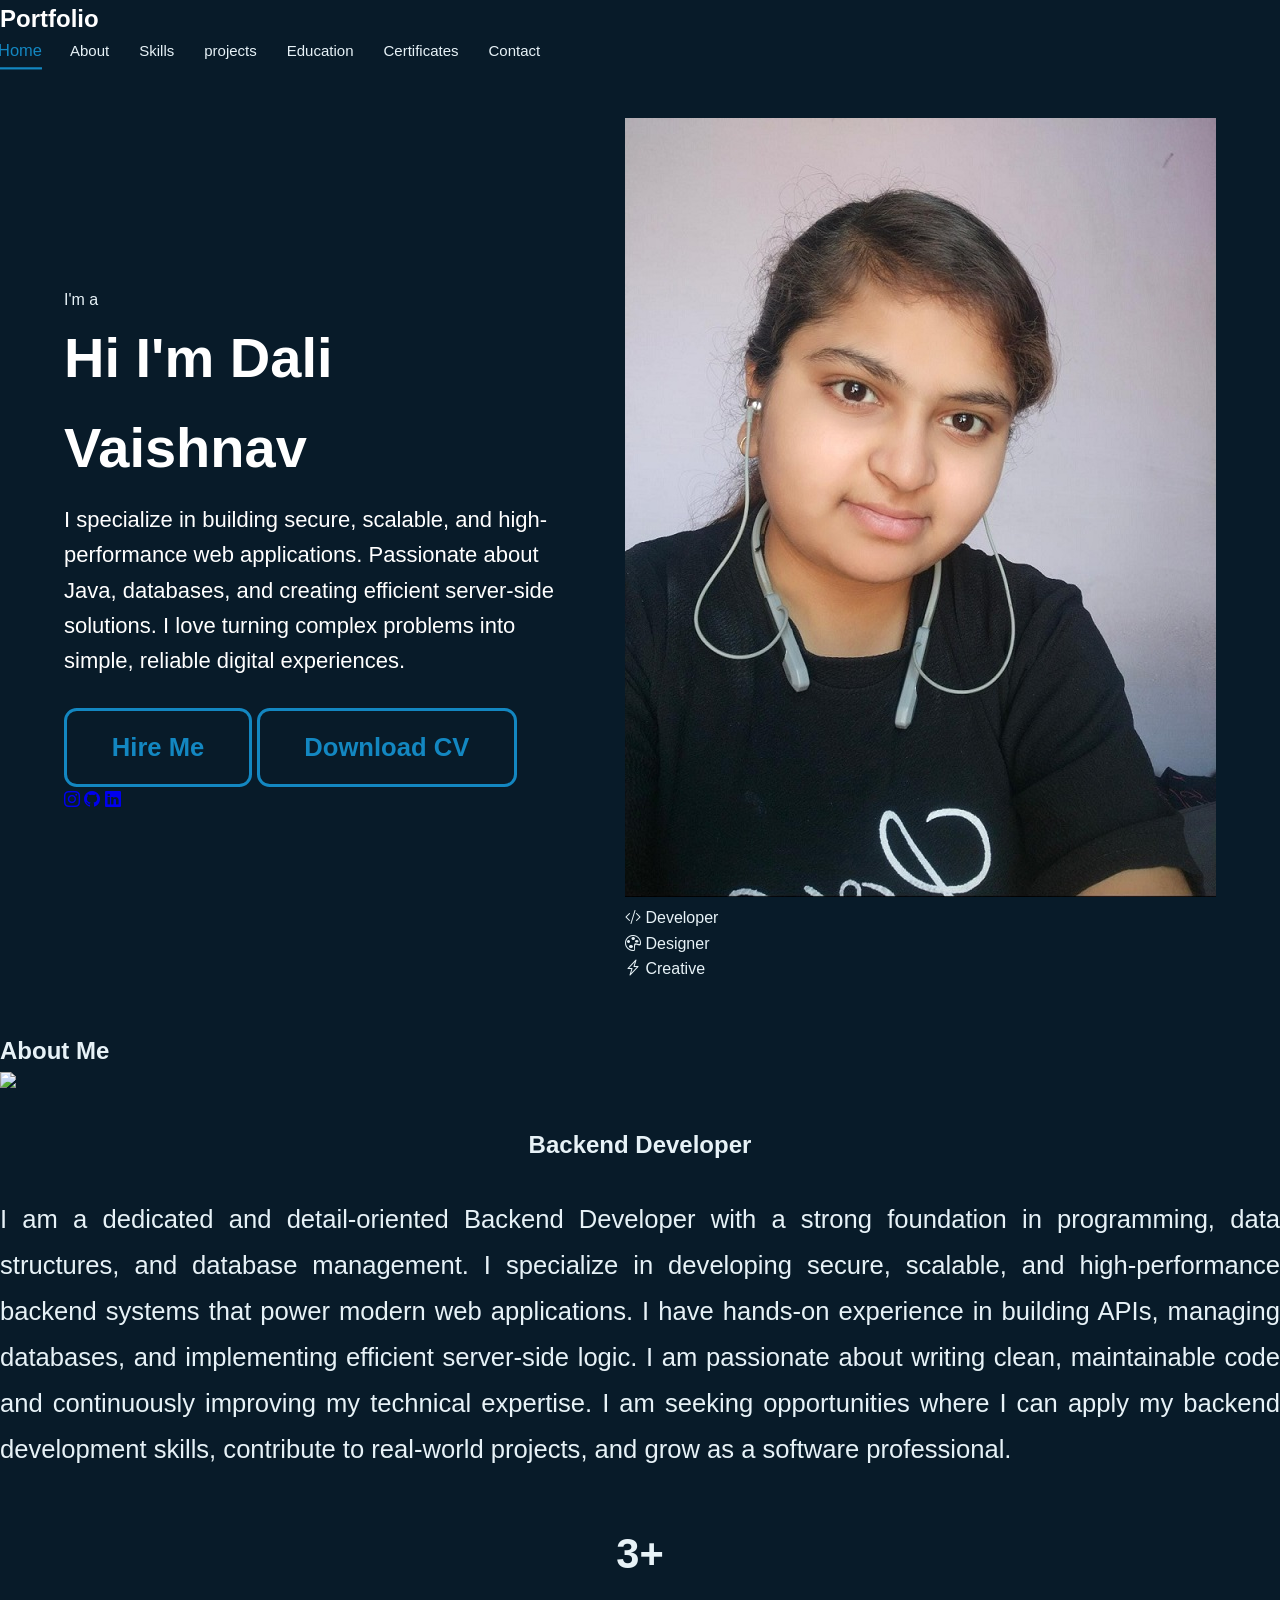
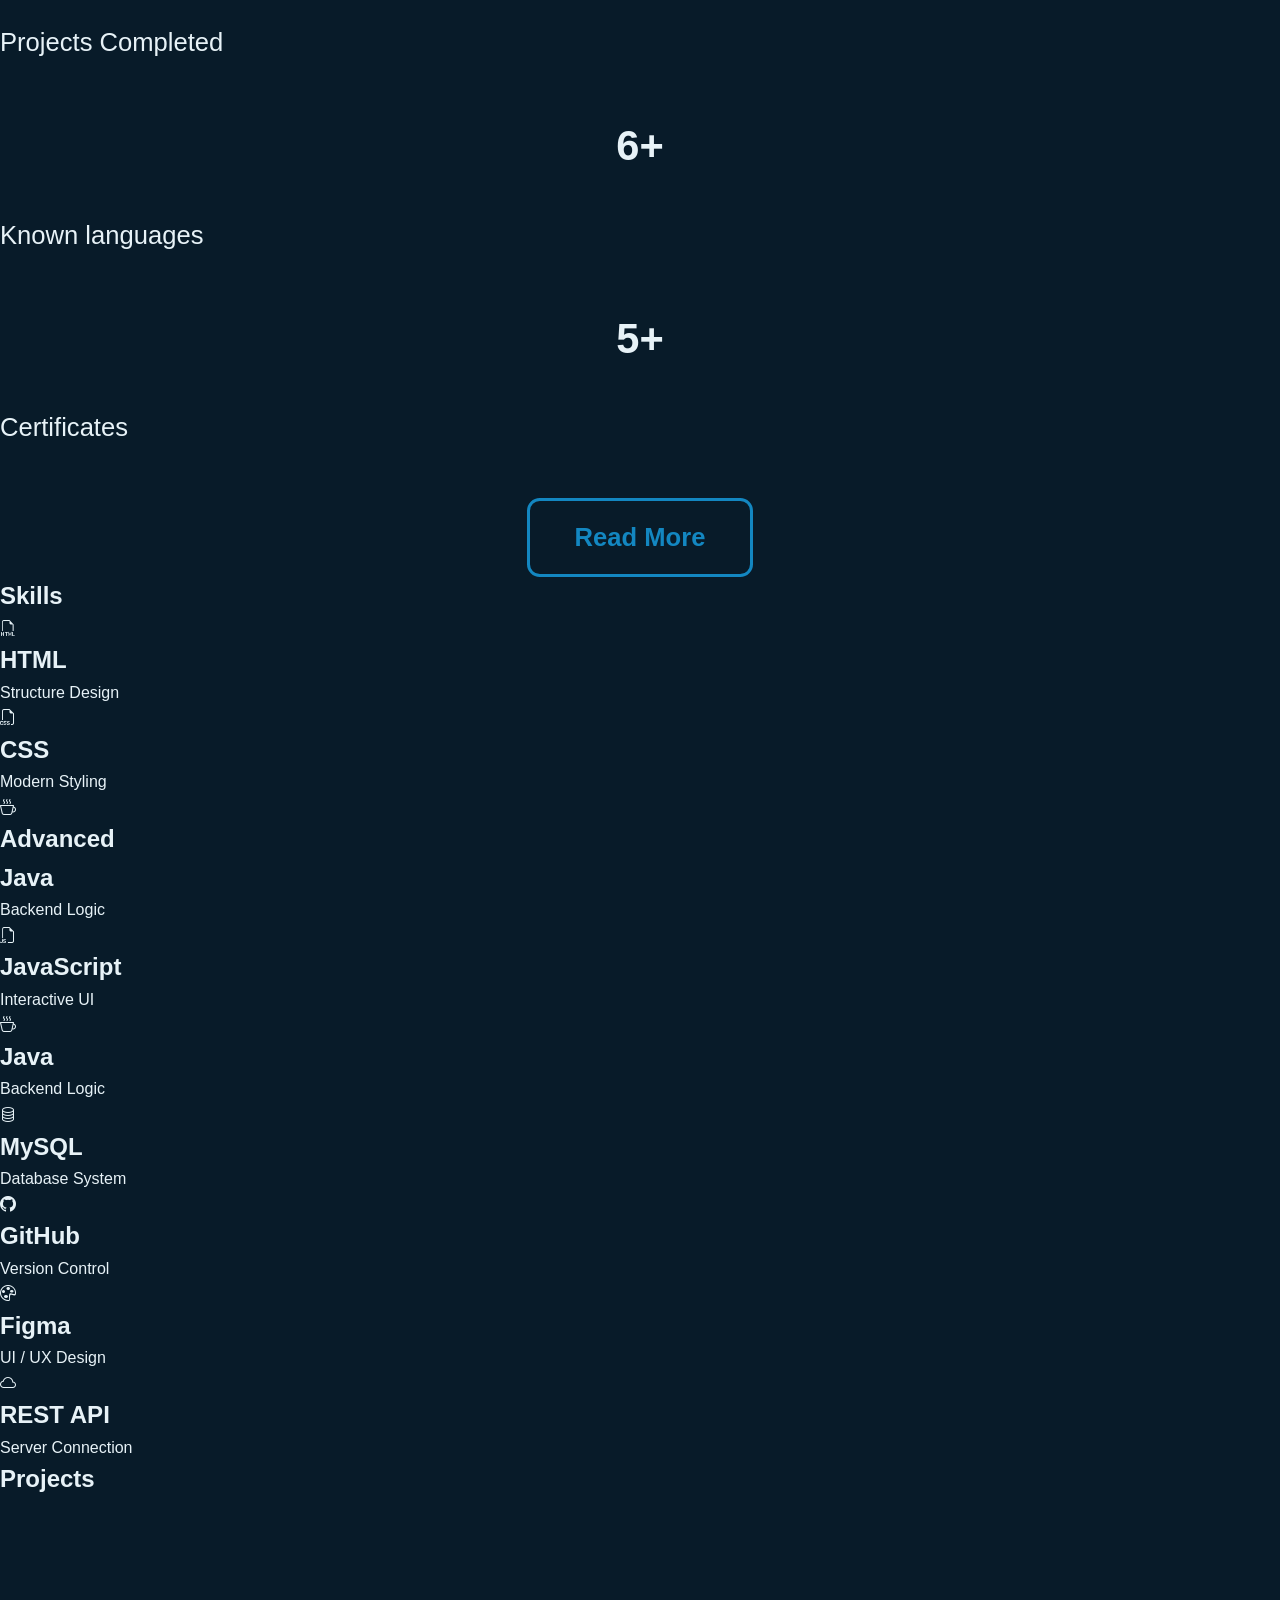
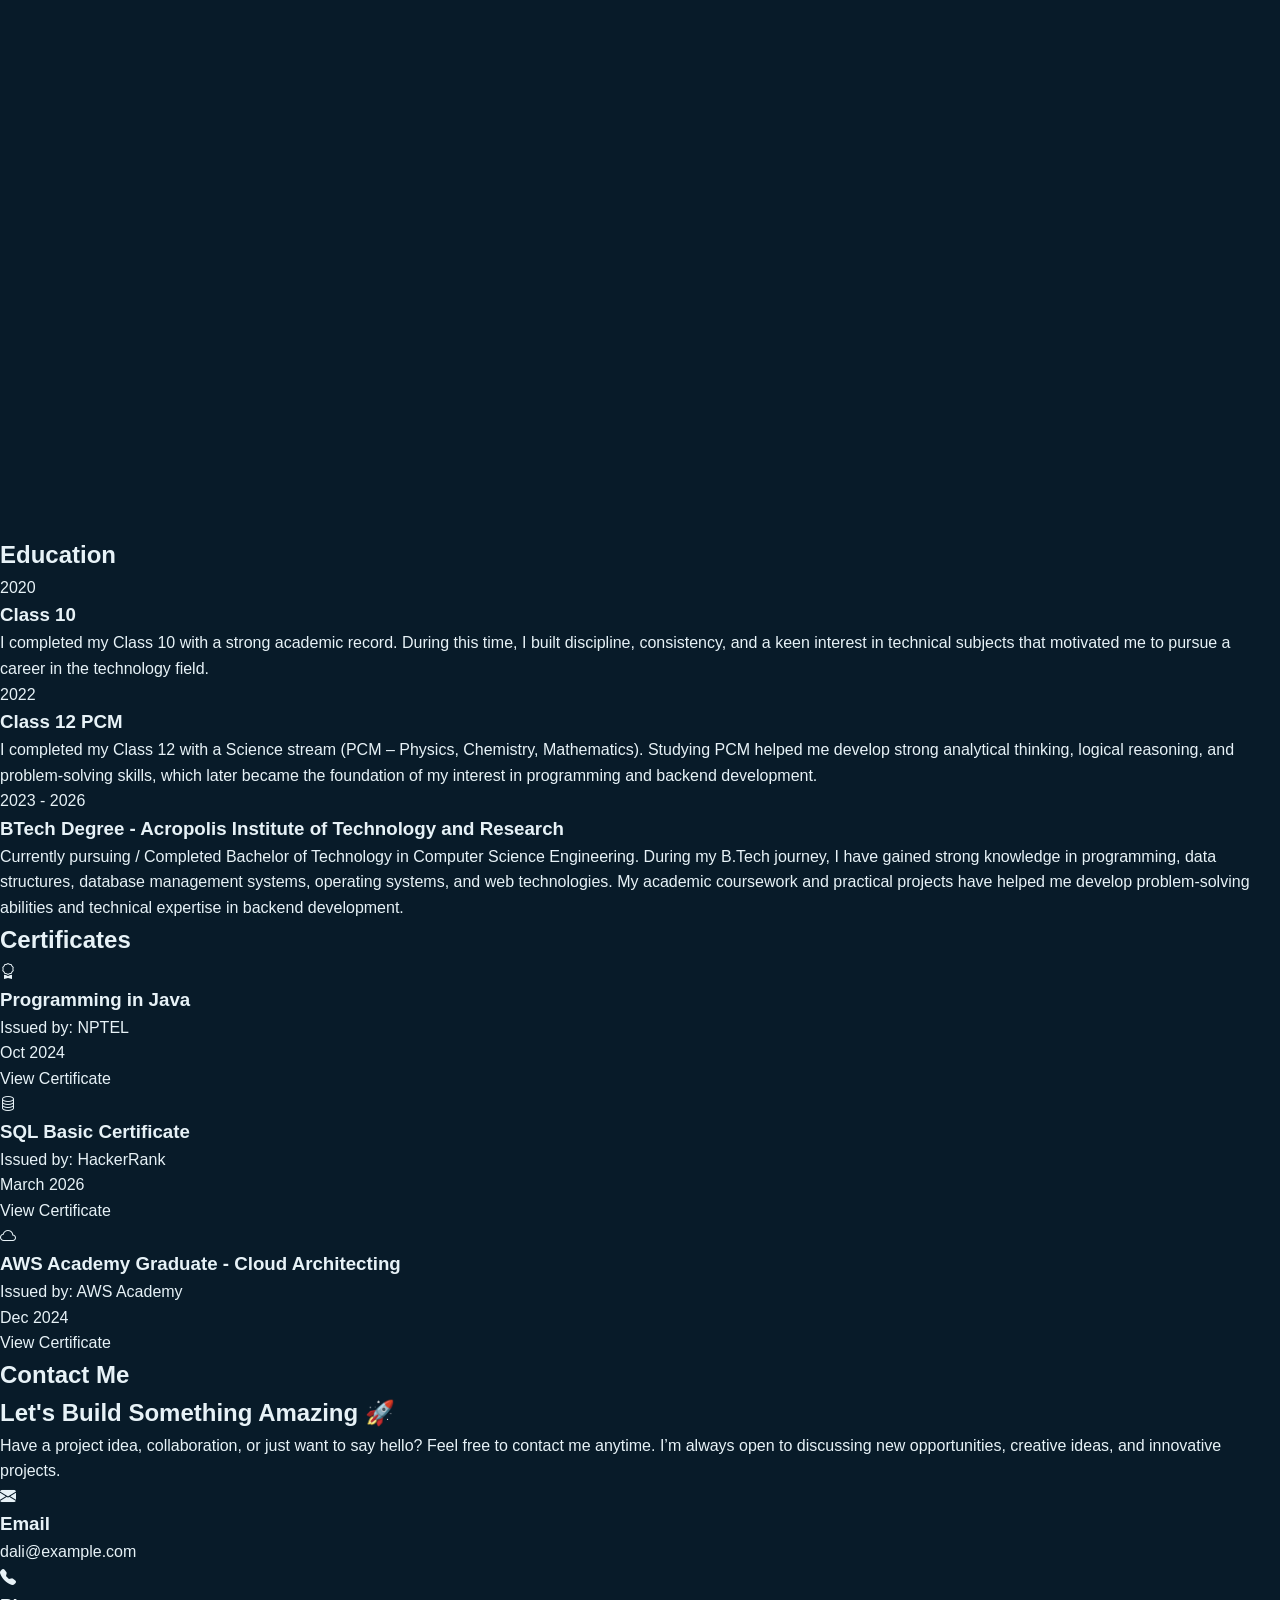
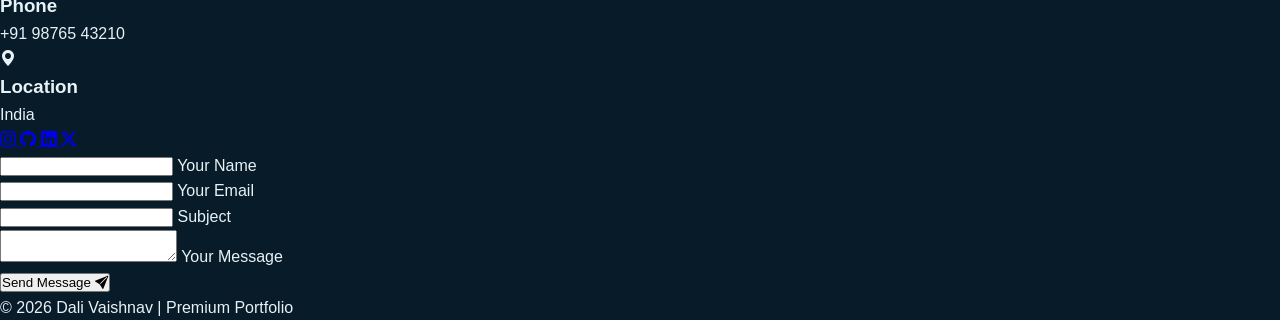
==== commit 161812b5: "Add files via upload" ====
--- a/index.html
+++ b/index.html
@@ -1,102 +1,154 @@
 <!DOCTYPE html>
 <html lang="en">
 <head>
-    <meta charset="UTF-8">
-    <meta name="viewport" content="width=device-width, initial-scale=1.0">
-    <title>Portfolio - Brandon Johnson</title>
-    <link href="https://fonts.googleapis.com/css2?family=Poppins:wght@300;400;600;700&family=Raleway:wght@400;700&display=swap" rel="stylesheet">
-    <link rel="stylesheet" href="https://cdn.jsdelivr.net/npm/bootstrap-icons@1.11.1/font/bootstrap-icons.css">
-    <link rel="stylesheet" href="style.css">
-    
-   
-
+<meta charset="UTF-8">
+<meta name="viewport" content="width=device-width, initial-scale=1.0">
+
+<title>Ultra Pro Portfolio</title>
+
+<link href="https://fonts.googleapis.com/css2?family=Outfit:wght@300;400;500;600;700;800&display=swap" rel="stylesheet">
+
+<link rel="stylesheet" href="https://cdn.jsdelivr.net/npm/bootstrap-icons@1.11.3/font/bootstrap-icons.min.css">
+
+<link rel="stylesheet" href="style.css">
 </head>
+
 <body>
 
-    <header class="header">
-        <nav class="navbar">
-            <div class="logo" style="margin-left: 0px;">Port<span>folio</span></div>
-            <ul class="nav-links">
-           
-                  <li><a href="#hero">Home</a></li> 
-    <li><a href="#about">About</a></li> 
-    <li><a href="#education">Education</a></li>
-    <li><a href="#skills">Skills</a></li>
-    <li><a href="#projects">Projects</a></li>
-    <li><a href="#certificates">certificates</a></li> 
-    <li><a href="#contact">Contact</a></li>
-            </ul>
-            <div class="header-socials" style="margin-left: 0px;">
-                <a href="#"><i class="bi bi-instagram"></i></a>
-                <a href="#"><i class="bi bi-linkedin"></i></a>
-                <a href="#"><i class="bi bi-github"></i></a>
-            </div>
-        </nav>
-    </header>
-
-    <main>
-        <section class="hero">
-            <div class="hero-container" >
-                <div class="hero-text">
-                    <h1>Hello, I'm <span class="highlight">Dali Vaishnav</span></h1>
-                 
-
-
-<h2 class="static-text"> 
-    <span class="typing-animation"><b>Backend Developer</b></span>
-</h2>
-
-
-                    <p>I specialize in building secure, scalable, and high-performance web applications.
+<div class="cursor"></div>
+
+<div class="bg-blur blur1"></div>
+<div class="bg-blur blur2"></div>
+
+
+
+<header>
+
+<nav>
+
+<div class="logo">
+Port<span>folio</span>
+</div>
+
+<ul class="nav-links">
+
+<li><a href="#home">Home</a></li>
+<li><a href="#about">About</a></li>
+<li><a href="#skills">Skills</a></li>
+<li><a href="#projects">projects</a></li>
+<li><a href="#education">Education</a></li>
+<li><a href="#certificates">Certificates</a></li>
+<li><a href="#contact">Contact</a></li>
+
+</ul>
+
+</nav>
+
+</header>
+
+
+<section class="hero" id="home">
+
+<div class="hero-container">
+
+<div class="hero-text reveal">
+
+
+
+<div class="typing-text">
+I'm a <span></span>
+</div>
+
+<h1>
+Hi I'm
+<span class="gradient">
+Dali Vaishnav
+</span>
+</h1>
+
+<p>
+I specialize in building secure, scalable, and high-performance web applications.
 Passionate about Java, databases, and creating efficient server-side solutions.
 I love turning complex problems into simple, reliable digital experiences.
-       
-
 </p>
-                    
-                    <div class="hero-actions">
-                        <a href="#" class="btn btn-primary">Hire</a>
-                        <a href="#" class="btn btn-outline">Lets go</a>
-                    </div>
-
-                    <div class="social-icons">
-                        <a href="#" class="insta-icon"><i class="bi bi-instagram"></i></a>
-                        <!-- <a href="#"><i class="bi bi-twitter"></i></a> -->
-                        <a href="#"><i class="bi bi-linkedin"></i></a>
-                        <a href="#"><i class="bi bi-github"></i></a>
-                    </div>
-                </div>
-
-                <div class="hero-image-area">
-                    <div class="image-wrapper">
-                        <img src="images/Dali12.jpg" alt="Profile Image">
-                        
-                        <div class="floating-card design">
-                            <i class="bi bi-palette"></i> <span>Design</span>
-                        </div>
-                        <div class="floating-card code">
-                            <i class="bi bi-code-slash"></i> <span>Code</span>
-                        </div>
-                        <div class="floating-card creativity">
-                            <i class="bi bi-lightbulb"></i> <span>Ideas</span>
-                        </div>
-                    </div>
-                </div>
-            </div>
-        </section>
-    </main>
-
-    <section class="about" id="about">
-         <h2 class="heading">About<span>Me</span></h2>
-
-         <div class="about-img">
-            <img src="images/Dali123 copy.jpg" alt="">
-            <span class="circle-spin"></span>
-         </div>
-
-         <div class="about-content">
-            <h3>BACKEND</h3>
-            <p>I am a dedicated and detail-oriented Backend Developer with a strong foundation in programming, data structures, and database management. I specialize in developing secure, scalable, and high-performance backend systems that power modern web applications.
+
+<div class="hero-btns">
+
+<a href="#" class="btn primary-btn">
+Hire Me
+</a>
+
+<a href="#" class="btn outline-btn">
+Download CV
+</a>
+
+</div>
+
+<div class="socials">
+
+<a href="#"><i class="bi bi-instagram"></i></a>
+<a href="#"><i class="bi bi-github"></i></a>
+<a href="#"><i class="bi bi-linkedin"></i></a>
+
+</div>
+
+</div>
+
+<div class="hero-image reveal">
+
+<div class="image-box">
+
+<img src="images/Dali12.jpg">
+
+<div class="float-card card1">
+<i class="bi bi-code-slash"></i>
+Developer
+</div>
+
+<div class="float-card card2">
+<i class="bi bi-palette"></i>
+Designer
+</div>
+
+<div class="float-card card3">
+<i class="bi bi-lightning-charge"></i>
+Creative
+</div>
+
+</div>
+
+</div>
+
+</div>
+
+</section>
+
+
+
+<section id="about">
+
+<h1 class="section-title reveal">
+About Me
+</h1>
+
+<div class="about-wrapper reveal">
+
+<div class="about-image">
+
+<div class="about-circle"></div>
+
+<img src="images/Dali123 copy.jpg">
+
+</div>
+
+<div class="about-content">
+
+<h2>
+Backend <span>Developer</span>
+</h2>
+
+<p>
+I am a dedicated and detail-oriented Backend Developer with a strong foundation in programming, data structures, and database management. I specialize in developing secure, scalable, and high-performance backend systems that power modern web applications.
 
                 I have hands-on experience in building APIs, managing databases, and implementing efficient server-side logic. I am passionate about writing clean, maintainable code and continuously improving my technical expertise. I am seeking opportunities where I can apply my backend development skills, 
                contribute to real-world projects, and grow as a software professional.
@@ -107,298 +159,630 @@
                  pdated with industry trends. My goal is to
                   build robust systems that provide seamless user experiences from the server side.
                 </span>
-
-            </p>
-
-            <div class="btn-box btns">
-                   <button class="btn" id="btn" onclick="toggleText()">
-                     Read More
-                   </button>
-            </div>
-         </div>
-
-
-
-
-    </section>
-
-
-
-        <section class="education" id="education">
-        <h2 class="heading">MY<span>Journey</span></h2>
-
-        <div class="education-row">
-            <div class="education-column">
-                <h3 class="title">Education</h3>
-
-                <div class="education-box">
-                     <div class="education-content">
-                          <div class="content">
-                              <div class="year"><i class="bx bxs-calendar"></i>2017-2018</div>
-                              <h3>Class 10 - Holy Angles High School</h3>
-                              <p>I completed my Class 10 with a strong academic record. During this time, I built discipline, consistency, 
+</p>
+
+<div class="about-info">
+
+<div class="info-card">
+<h3>3+</h3>
+<p>Projects Completed</p>
+</div>
+
+<div class="info-card">
+<h3>6+</h3>
+<p>Known languages</p>
+</div>
+
+<div class="info-card">
+<h3>5+</h3>
+<p>Certificates</p>
+</div>
+
+</div>
+
+<div class="about-buttons">
+
+<a id="btn" class="btn primary-btn" onclick="toggleText()">
+Read More
+</a>
+
+
+
+
+</div>
+
+</div>
+
+</div>
+
+</section>
+
+
+
+
+
+
+<section class="skills-section" id="skills">
+
+<h1 class="title">
+ <span>Skills</span>
+</h1>
+
+<div class="hex-grid">
+
+
+
+<div class="hex">
+
+<div class="light"></div>
+
+<i class="bi bi-filetype-html"></i>
+
+<h2>HTML</h2>
+
+<p>Structure Design</p>
+
+</div>
+
+
+
+<div class="hex">
+
+<div class="light"></div>
+
+<i class="bi bi-filetype-css"></i>
+
+<h2>CSS</h2>
+
+<p>Modern Styling</p>
+
+</div>
+
+
+
+<div class="hex big">
+
+<div class="light"></div>
+
+
+<i class="bi bi-cup-hot"></i>
+
+<h2>Advanced <br>Java</h2>
+
+<p>Backend Logic</p>
+
+</div>
+
+
+<div class="hex">
+
+<div class="light"></div>
+<i class="bi bi-filetype-js"></i>
+
+
+<h2>JavaScript</h2>
+
+<p>Interactive UI</p>
+
+</div>
+
+
+
+<div class="hex">
+
+<div class="light"></div>
+
+<i class="bi bi-cup-hot"></i>
+
+<h2>  Java</h2>
+
+<p>Backend Logic</p>
+
+</div>
+
+
+<div class="hex big">
+
+<div class="light"></div>
+
+<i class="bi bi-database"></i>
+
+<h2>MySQL</h2>
+
+<p>Database System</p>
+
+</div>
+
+
+
+<div class="hex">
+
+<div class="light"></div>
+
+<i class="bi bi-github"></i>
+
+<h2>GitHub</h2>
+
+<p>Version Control</p>
+
+</div>
+
+
+
+<div class="hex">
+
+<div class="light"></div>
+
+<i class="bi bi-palette"></i>
+
+<h2>Figma</h2>
+
+<p>UI / UX Design</p>
+
+</div>
+
+
+<div class="hex">
+
+<div class="light"></div>
+
+<i class="bi bi-cloud"></i>
+
+<h2>REST API</h2>
+
+<p>Server Connection</p>
+
+</div>
+
+</div>
+
+</section>
+
+
+
+<section id="projects">
+
+<h1 class="section-title reveal">
+Projects
+</h1>
+
+<div class="projects-grid">
+
+
+
+<div class="project-card reveal">
+
+<div class="project-image">
+
+<img src="https://images.unsplash.com/photo-1551288049-bebda4e38f71?q=80&w=1200&auto=format&fit=crop">
+
+<div class="project-overlay">
+
+<a href="#">
+<i class="bi bi-box-arrow-up-right"></i>
+</a>
+
+</div>
+
+</div>
+
+<div class="project-content">
+
+<div class="project-tags">
+    <span>Backend</span>
+<span>Dashboard</span>
+<span>Java</span>
+</div>
+
+<h2>Hospital Management System</h2>
+
+<p>
+A complete hospital management system with patient registration,
+ doctor management, appointment booking, medical records, billing system, 
+ admin dashboard, responsive UI, secure authentication, 
+ and database integration for efficient healthcare management.
+</p>
+
+<div class="project-bottom">
+
+<div class="project-tech">
+<i class="bi bi-filetype-java"></i>
+<i class="bi bi-database"></i>
+<i class="bi bi-server"></i>
+</div>
+
+<a href="#" class="project-btn">
+View Project
+</a>
+
+</div>
+
+</div>
+
+</div>
+
+
+<div class="project-card reveal">
+
+<div class="project-image">
+
+<img src="https://images.unsplash.com/photo-1498050108023-c5249f4df085?q=80&w=1200&auto=format&fit=crop">
+
+<div class="project-overlay">
+
+<a href="#">
+<i class="bi bi-box-arrow-up-right"></i>
+</a>
+
+</div>
+
+</div>
+
+<div class="project-content">
+
+<div class="project-tags">
+<span>Portfolio</span>
+<span>Frontend</span>
+</div>
+
+<h2>Portfolio Website</h2>
+
+<p>
+A modern animated portfolio website with glassmorphism UI, 
+smooth scrolling effects, interactive sections, responsive design, 
+custom cursor animation, project showcase, skills section, contact form,
+ and futuristic visual effects.
+</p>
+
+<div class="project-bottom">
+
+<div class="project-tech">
+<i class="bi bi-filetype-html"></i>
+<i class="bi bi-filetype-css"></i>
+<i class="bi bi-filetype-js"></i>
+</div>
+
+<a href="#" class="project-btn">
+View Project
+</a>
+
+</div>
+
+</div>
+
+</div>
+
+<div class="project-card reveal">
+
+<div class="project-image">
+
+<img src="https://images.unsplash.com/photo-1460925895917-afdab827c52f?q=80&w=1200&auto=format&fit=crop">
+
+<div class="project-overlay">
+
+<a href="#">
+<i class="bi bi-box-arrow-up-right"></i>
+</a>
+
+</div>
+
+</div>
+
+<div class="project-content">
+
+<div class="project-tags">
+<span>Java</span>
+<span>Backend</span>
+</div>
+
+<h2>Lost Item Tracker</h2>
+
+<p>
+A smart lost and found management system with item reporting, 
+claim requests, admin dashboard, category filtering, secure login system, 
+real-time status tracking, responsive UI, and database integration for efficient 
+item management.
+</p>
+
+<div class="project-bottom">
+
+<div class="project-tech">
+<i class="bi bi-filetype-java"></i>
+<i class="bi bi-database"></i>
+<i class="bi bi-server"></i>
+</div>
+
+<a href="#" class="project-btn">
+View Project
+</a>
+
+</div>
+
+</div>
+
+</div>
+
+</div>
+
+</section>
+
+
+
+
+<section id="education">
+
+<h1 class="section-title reveal">
+Education
+</h1>
+
+<div class="timeline">
+
+<div class="timeline-item reveal">
+
+<div class="timeline-content">
+
+<div class="year">
+2020
+</div>
+
+<h3>Class 10</h3>
+
+<p>
+I completed my Class 10 with a strong academic record. During this time, I built discipline, consistency, 
                                 and a keen interest in technical subjects that motivated me to pursue a career in the technology field.</p>
-                          </div>
-                     </div>
-
-                       <div class="education-content">
-                          <div class="content">
-                              <div class="year"><i class="bx bxs-calendar"></i>2017-2018</div>
-                              <h3>Class 12 - Cambridge High Secondary School</h3>
-                              <p>I completed my Class 12 with a Science stream (PCM – Physics, Chemistry, Mathematics). 
+</div>
+
+
+
+</div>
+
+<div class="timeline-item reveal">
+
+<div class="timeline-content">
+
+<div class="year">
+2022
+</div>
+
+<h3>Class 12 PCM</h3>
+
+<p>
+I completed my Class 12 with a Science stream (PCM – Physics, Chemistry, Mathematics). 
                                 Studying PCM helped me develop strong analytical thinking, logical reasoning, and problem-solving skills,
                                  which later became the foundation of my interest in programming and backend development.</p>
                           </div>
-                     </div>
-
-                      <div class="education-content">
-                          <div class="content">
-                              <div class="year"><i class="bx bxs-calendar"></i>2019-2020</div>
-                              <h3>BTech Degree - Acropolis Institute of Technology and Research</h3>
+
+
+
+</div>
+
+<div class="timeline-item reveal">
+
+<div class="timeline-content">
+
+<div class="year">
+2023 - 2026
+</div>
+
+   <h3>BTech Degree - Acropolis Institute of Technology and Research</h3>
                               <p>Currently pursuing / Completed Bachelor of Technology in Computer Science Engineering.
                                 During my B.Tech journey, I have gained strong knowledge in programming, data structures, database management systems, 
 operating systems, and web technologies. My academic coursework and practical
  projects have helped me develop problem-solving abilities and technical expertise in backend development.</p>
                           </div>
-                     </div>
-                </div>
-            </div>
-
-            <div class="education-column">
-                <h3 class="title">Experience</h3>
-
-                <div class="education-box">
-                     <div class="education-content">
-                          <div class="content">
-                              <div class="year"><i class="bx bxs-calendar"></i>2024-2025</div>
-                              <h3>Backend Developer – Academic Project</h3>
-                              <p>
-
-Developed server-side logic for web applications using backend technologies.
-
-Designed and managed databases to store and retrieve data efficiently.
-
-Created RESTful APIs for smooth communication between frontend and backend.
-
-Focused on security, performance optimization, and clean code practices.</p>
-                          </div>
-                     </div>
-
-                     <div class="education-content">
-                          <div class="content">
-                              <div class="year"><i class="bx bxs-calendar"></i>2024-2025</div>
-                              <h3>Web Developer</h3>
-                              <p>
-
-Designed and developed responsive websites using HTML, CSS, and JavaScript.
-
-Integrated backend functionality and database connectivity.
-
-Improved website performance and user experience.
-
-Implemented form validation and dynamic content features.</p>
-                          </div>
-                     </div>
-
-                      <div class="education-content">
-                          <div class="content">
-                              <div class="year"><i class="bx bxs-calendar"></i>2025-2026</div>
-                              <h3>Training Experience</h3>
-                              <p>Assisted in building backend systems and APIs.
-
-Worked with databases for data management and storage.
-
-Collaborated with team members to debug and improve application performance.
-
-Learned industry-level coding standards and best practices.</p>
-                          </div>
-                     </div>
-                </div>
-            </div>
-        </div>
-    </section>
-
-      <section class="skills" id="skills">
-    <h2 class="heading">Skills & <span>Technologies</span></h2>
-    <p class="skills-subtitle">
-        Tools and technologies I work with to bring ideas to life
-    </p>
-    
-    <div class="skills-container">
-
-       
-        <div class="skill-card">
-            <h3>Frontend</h3>
-            <ul>
-                <li>HTML <span>Advanced</span></li>
-                <li>CSS <span>Advanced</span></li>
-                <li>JavaScript <span>Intermediate</span></li>
-                <li>Figma<span>Intermediate</span></li>
-            </ul>
-        </div>
-
-      
-        <div class="skill-card">
-            <h3>Backend</h3>
-            <ul>
-                <li>Java <span>Advanced</span></li>
-                <li>Advanced Java <span>Advanced</span></li>
-                <li>MySQL <span>Advanced</span></li>
-                <li>REST APIs <span>Intermediate</span></li>
-            </ul>
-        </div>
-
-        <div class="skill-card">
-            <h3>DevOps & Tools</h3>
-            <ul>
-                <li>Git <span>Advanced</span></li>
-                <li>GitHub <span>Advanced</span></li>
-              
-                <li>VS Code <span>Advanced</span></li>
-               
-            </ul>
-        </div>
-
-    </div>
+
+
+
+</div>
+
+</div>
+
 </section>
 
 
-   <section class="projects" id="projects">
-    <h2 class="heading">My <span>Projects</span></h2>
-
-    <div class="projects-container">
-
-        <!-- Project 1 -->
-        <div class="project-card">
-            <img src="images/HMS.webp" alt="Project 1">
-            <h3>Attendance Management System</h3>
-            <p>Designed and developed a full-stack web-based Attendance Management System to streamline and 
-                digitize the process of tracking student attendance. The system enables administrators to manage 
-                student records, teacher profiles, subjects, and class details efficiently. Teachers can securely log in,
-                 mark attendance, update records, and generate attendance reports.</p>
-        </div>
-
-        <!-- Project 2 -->
-        <div class="project-card">
-            <img src="images/Local.png" alt="Project 2">
-            <h3>Online Service Finder Platform</h3>
-            <p>A location-based web application that acts as a bridge between local service providers 
-                (Tutors, Plumbers, Electricians) and customers. It simplifies the process of finding verified professionals for day-to-day 
-                household and educational needs within a specific geographical radius</p>
-        </div>
-
-    </div>
-</section>
-
-<section class="certificates" id="certificates">
-    <h2 class="heading">My <span>Certifications</span></h2>
-
-    <div class="certificates-container">
-        <div class="certificate-box">
-            <div class="certificate-img">
-                <img src="images/nptel.png" alt="Web Development">
-                <div class="certificate-layer">
-                    <a href="images/nptel.png" target="_blank">
-                        <img src="images/link.png" alt="link">
-                    </a>
-                </div>
-            </div>
-            <div class="certificate-content">
-                <h3>Programming in Java</h3>
+
+<section id="certificates">
+
+<h1 class="section-title reveal">
+Certificates
+</h1>
+
+<div class="cert-grid">
+
+<div class="cert-card reveal">
+
+<div class="cert-icon">
+<i class="bi bi-award"></i>
+</div>
+
+    <h3>Programming in Java</h3>
                 <p>Issued by: NPTEL</p>
                 <span>Oct 2024</span>
-            </div>
-        </div>
-
-        <div class="certificate-box">
-            <div class="certificate-img">
-                <img src="images/hacker.png" alt="UI/UX Design">
-                <div class="certificate-layer">
-                    <a href="images/hacker.png" target="_blank">
-                        <img src="images/link.png" alt="link">
-                    </a>
-                </div>
-            </div>
-            <div class="certificate-content">
-                <h3>SQL Basic Certificate</h3>
+            
+
+<div class="view-btn">
+View Certificate
+</div>
+
+</div>
+
+<div class="cert-card reveal">
+
+<div class="cert-icon">
+<i class="bi bi-database"></i>
+</div>
+
+   <h3>SQL Basic Certificate</h3>
                 <p>Issued by: HackerRank</p>
                 <span>March 2026</span>
-            </div>
-        </div>
-
-        <div class="certificate-box">
-            <div class="certificate-img">
-                <img src="images/aws1.png" alt="Python Certificate">
-                <div class="certificate-layer">
-                    <a href="images/aws1.png" target="_blank">
-                        <img src="images/link.png" alt="link">
-                    </a>
-                </div>
-            </div>
-            <div class="certificate-content">
-                <h3>AWS Academy Graduate - Cloud Architecting</h3>
+
+<div class="view-btn">
+View Certificate
+</div>
+
+</div>
+
+<div class="cert-card reveal">
+
+<div class="cert-icon">
+<i class="bi bi-cloud"></i>
+</div>
+
+  <h3>AWS Academy Graduate - Cloud Architecting</h3>
+
 
                 <p>Issued by: AWS Academy</p>
                 <span> Dec 2024</span>
-            </div>
-        </div>
-    </div>
+
+<div class="view-btn"  href="#skills">
+View Certificate
+</div>
+
+</div>
+
+</div>
+
 </section>
 
-
-<section class="contact" id="contact">
-        <h2 class="heading">Contact<span>Me</span></h2>
-
-        <form action="#">
-            <div class="input-box">
-                <div class="input-field">
-                    <input type="text" placeholder="full Name"  id="d11" required>
-                    <span class="focus"></span>
-                </div>
-
-                  <div class="input-field" id="d14">
-                    <input type="text" placeholder=" Address" id="d11" required>
-                    <span class="focus"></span>
-                </div>
-
-            </div>
-
-               <div class="input-box">
-                <div class="input-field">
-                    <input type="number" placeholder="Mobile number" id="d11" required>
-                    <span class="focus"></span>
-                </div>
-
-                  <div class="input-field" id="d13">
-                    <input type="text" placeholder="Email " id="d11" required>
-                    <span class="focus"></span>
-                </div>
-
-            </div>
-
-            <div class="textarea-field">
-                 <textarea name="" id="" cols="30" rows="10" placeholder="Your Message" required></textarea>
-                 <span class="focus"></span>
-            </div>
-
-            <div class="btn-box btns">
-                <button type="submit" class="btn">Submit</button>
-            </div>
-
-        </form>
-    </section>
-
-      <footer class="footer">
-        <div class="footer-text">
-            <P>Copyright &copy; 2026 Dali Vaishnav | All Rights Reserved.</P>
-        </div>
-
-          <div class="footer-iconTop">
-            <a href="#"><i class="bx bx-up-arrow-alt"></i></a>
-        </div>
-    </footer>
-
-     <script src="port.js"></script>
+<!-- CONTACT -->
+
+<section id="contact">
+
+<h1 class="section-title reveal">
+Contact <span class="gradient">Me</span>
+</h1>
+
+<div class="contact-container reveal">
+
+<!-- LEFT SIDE -->
+
+<div class="contact-left">
+
+<div class="contact-title">
+<h2>Let's Build Something Amazing 🚀</h2>
+
+<p>
+Have a project idea, collaboration, or just want to say hello?
+Feel free to contact me anytime. I’m always open to discussing
+new opportunities, creative ideas, and innovative projects.
+</p>
+</div>
+
+<div class="contact-info">
+
+<div class="contact-card">
+
+<div class="contact-icon">
+<i class="bi bi-envelope-fill"></i>
+</div>
+
+<div>
+<h3>Email</h3>
+<p>dali@example.com</p>
+</div>
+
+</div>
+
+<div class="contact-card">
+
+<div class="contact-icon">
+<i class="bi bi-telephone-fill"></i>
+</div>
+
+<div>
+<h3>Phone</h3>
+<p>+91 98765 43210</p>
+</div>
+
+</div>
+
+<div class="contact-card">
+
+<div class="contact-icon">
+<i class="bi bi-geo-alt-fill"></i>
+</div>
+
+<div>
+<h3>Location</h3>
+<p>India</p>
+</div>
+
+</div>
+
+</div>
+
+<div class="contact-socials">
+
+<a href="#">
+<i class="bi bi-instagram"></i>
+</a>
+
+<a href="#">
+<i class="bi bi-github"></i>
+</a>
+
+<a href="#">
+<i class="bi bi-linkedin"></i>
+</a>
+
+<a href="#">
+<i class="bi bi-twitter-x"></i>
+</a>
+
+</div>
+
+</div>
+
+
+
+<div class="contact-right">
+
+<form class="contact-form">
+
+<div class="input-box">
+<input type="text" required>
+<label>Your Name</label>
+</div>
+
+<div class="input-box">
+<input type="email" required>
+<label>Your Email</label>
+</div>
+
+<div class="input-box">
+<input type="text" required>
+<label>Subject</label>
+</div>
+
+<div class="input-box textarea-box">
+<textarea required></textarea>
+<label>Your Message</label>
+</div>
+
+<button type="submit" class="contact-btn">
+<span>Send Message</span>
+<i class="bi bi-send-fill"></i>
+</button>
+
+</form>
+
+</div>
+
+</div>
+
+</section>
+
+
+<footer>
+
+© 2026 Dali Vaishnav | Premium Portfolio
+
+</footer>
+
+<script src="port.js"></script>
 
 </body>
-</html>+</html>
+
+
+
